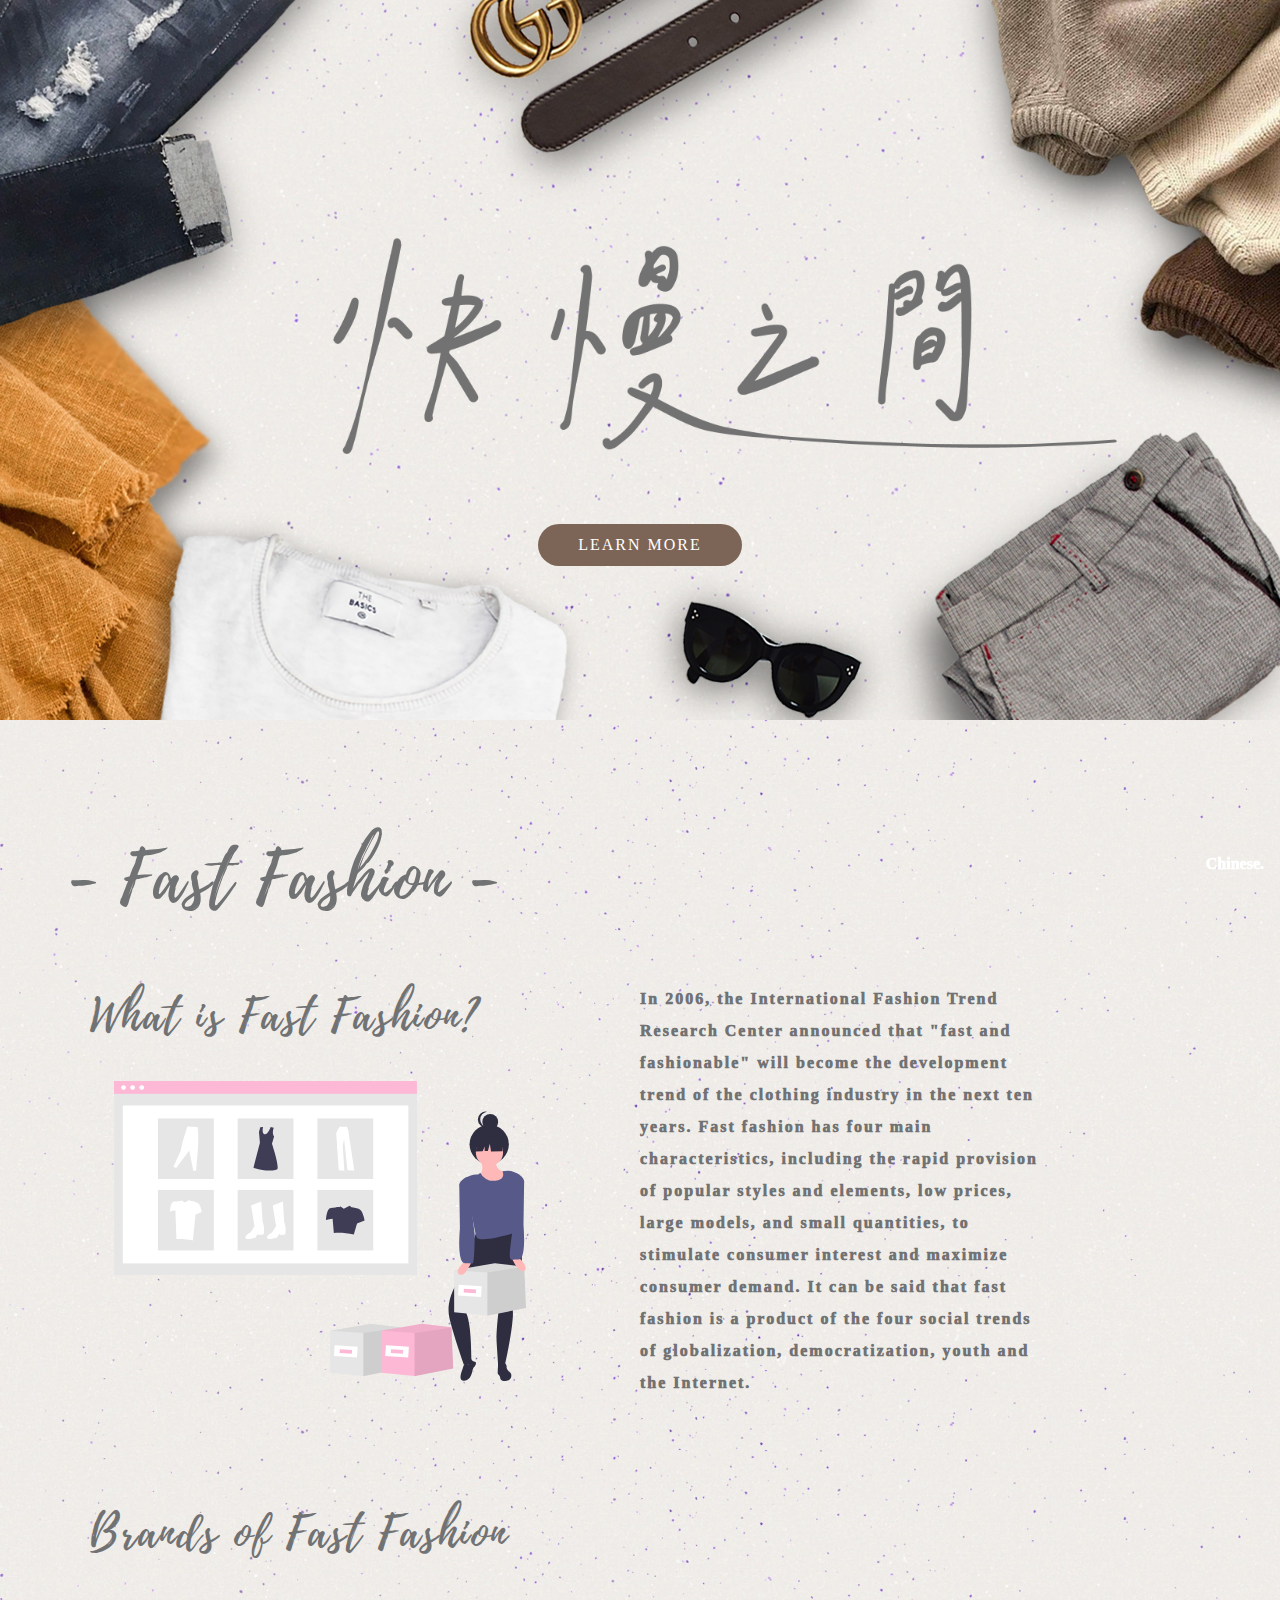
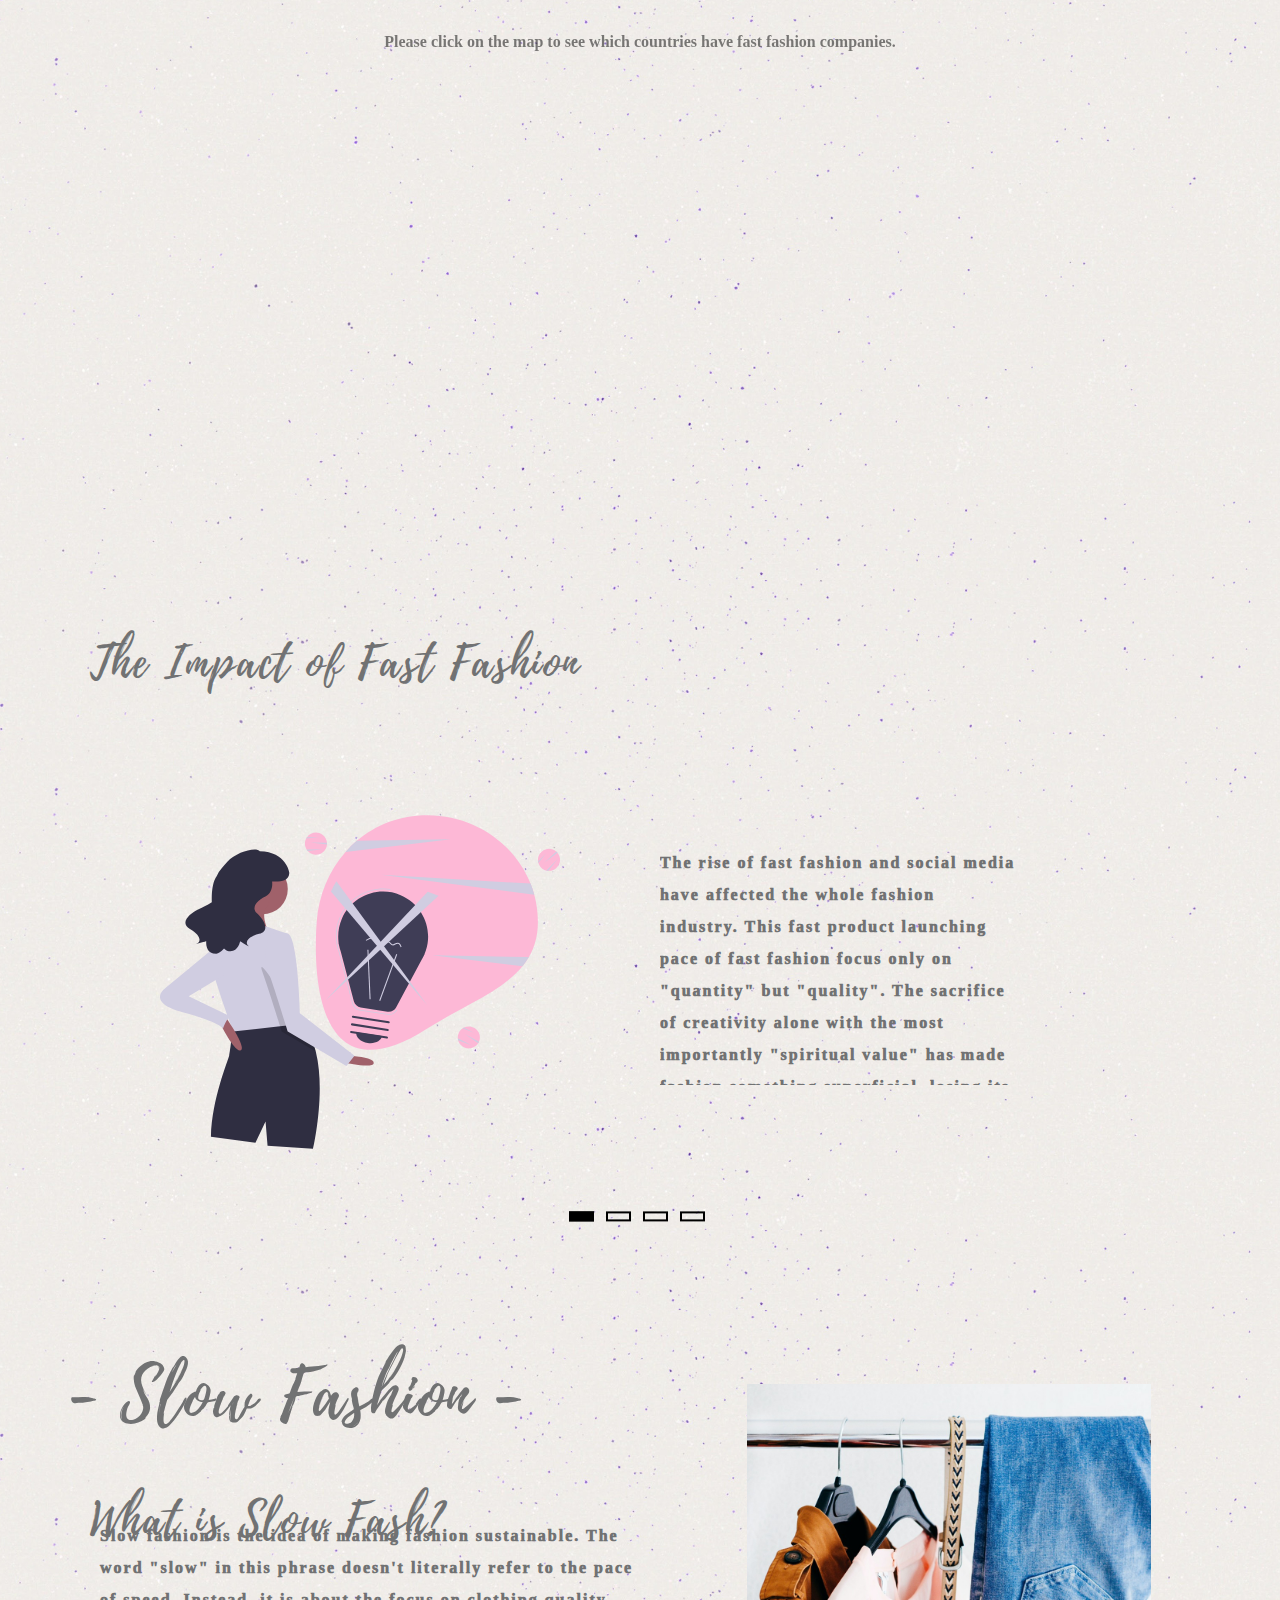
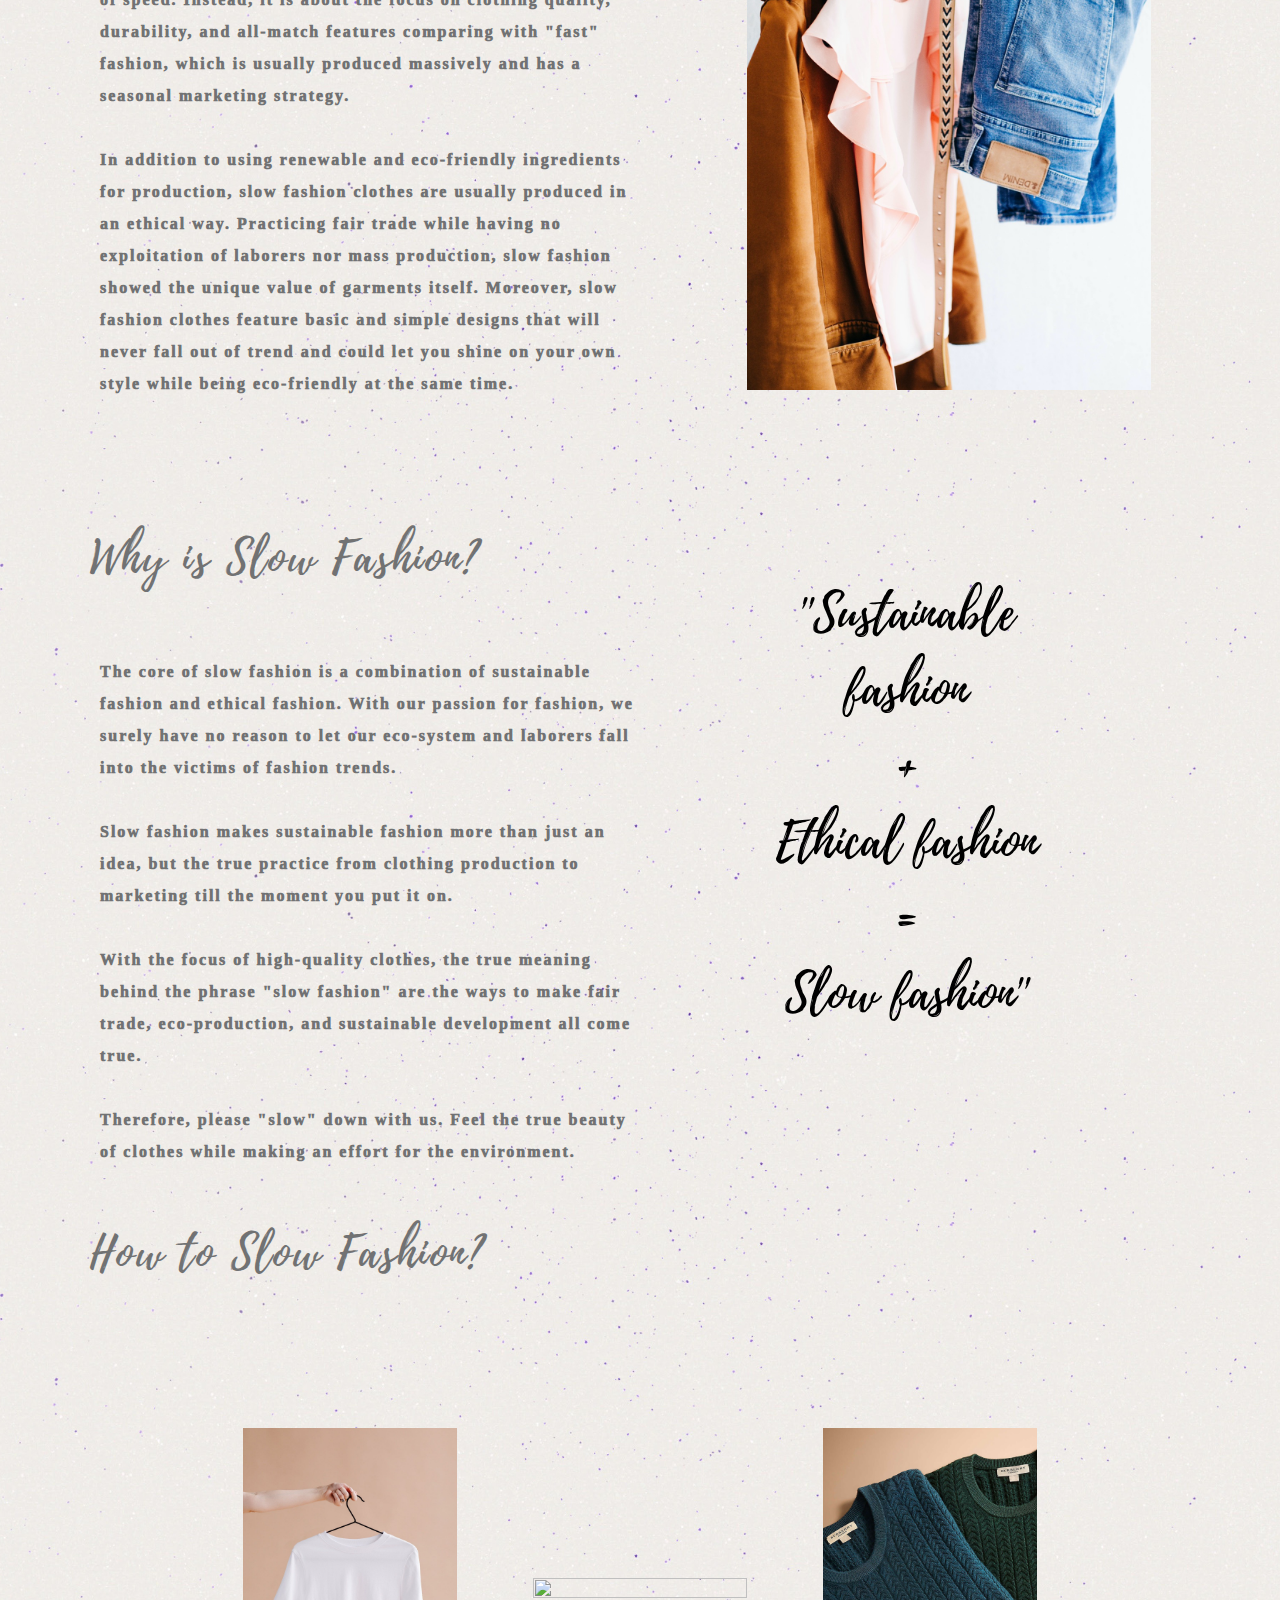
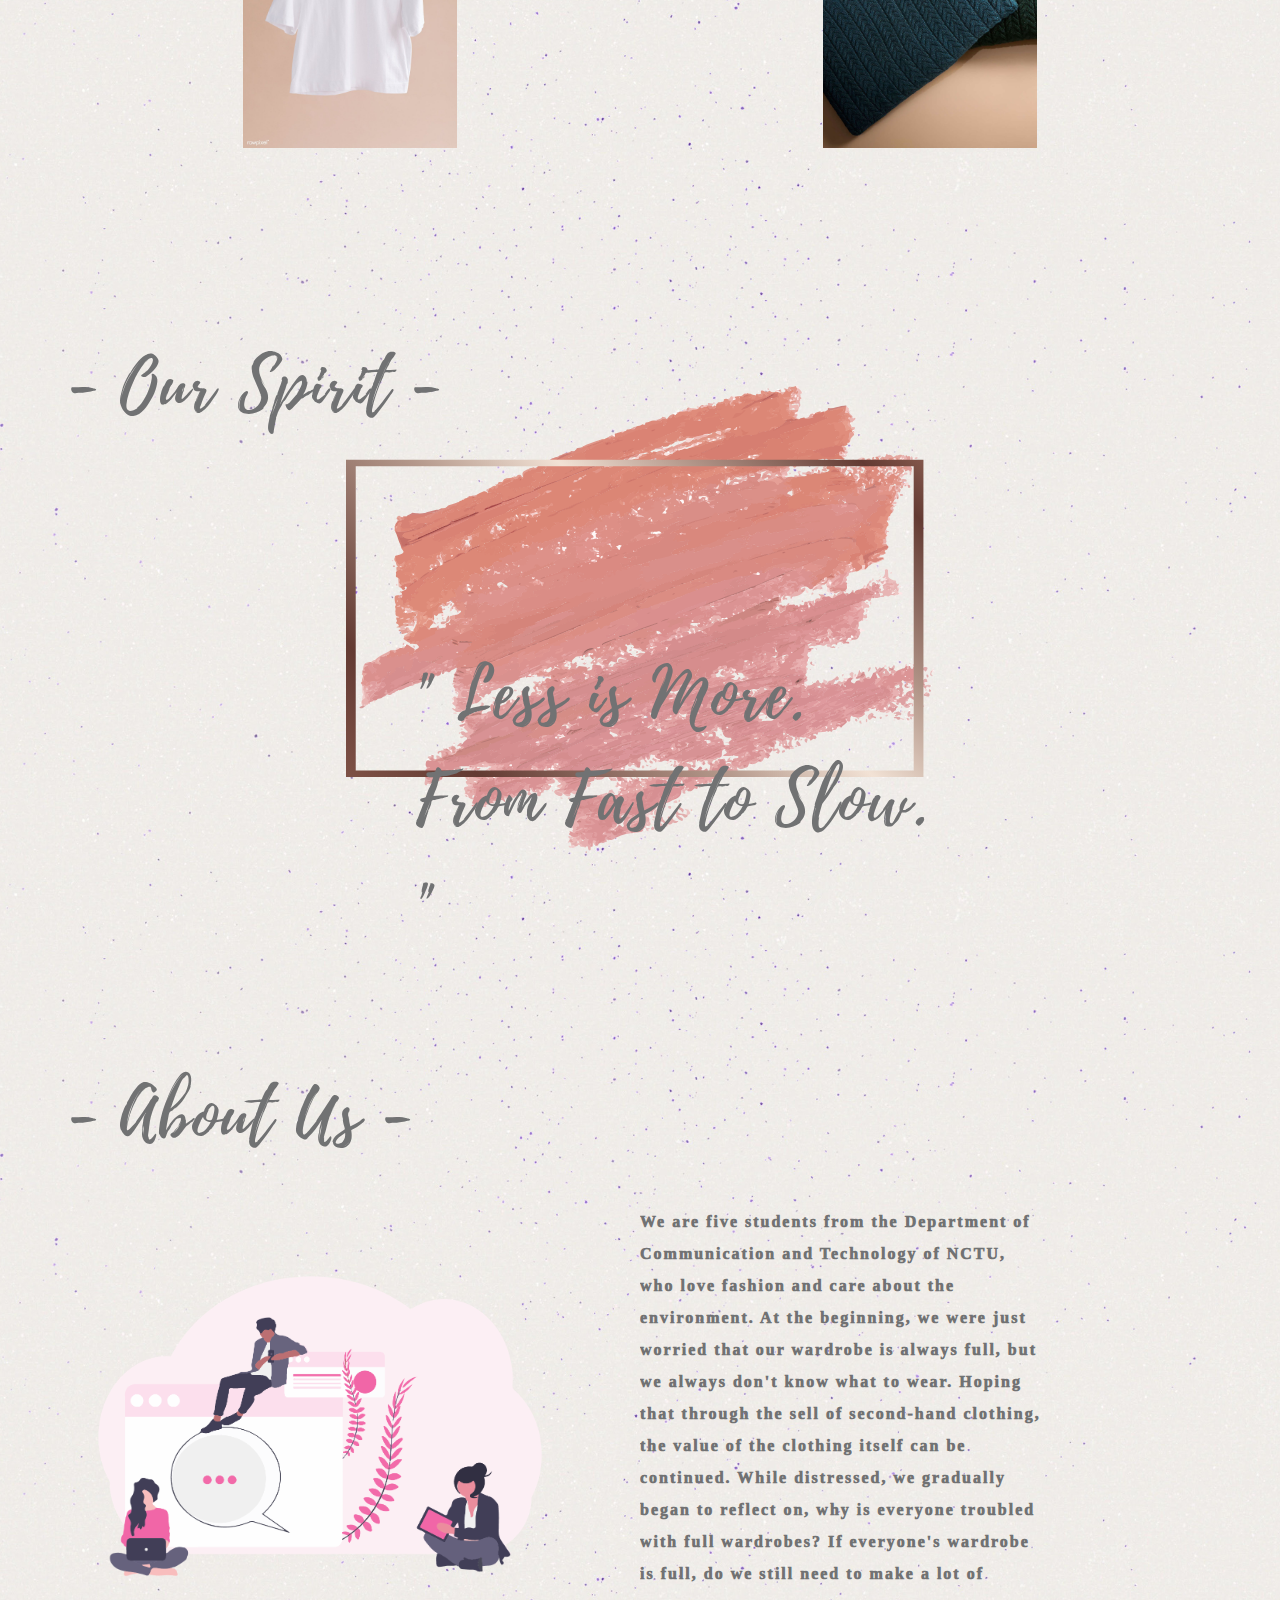
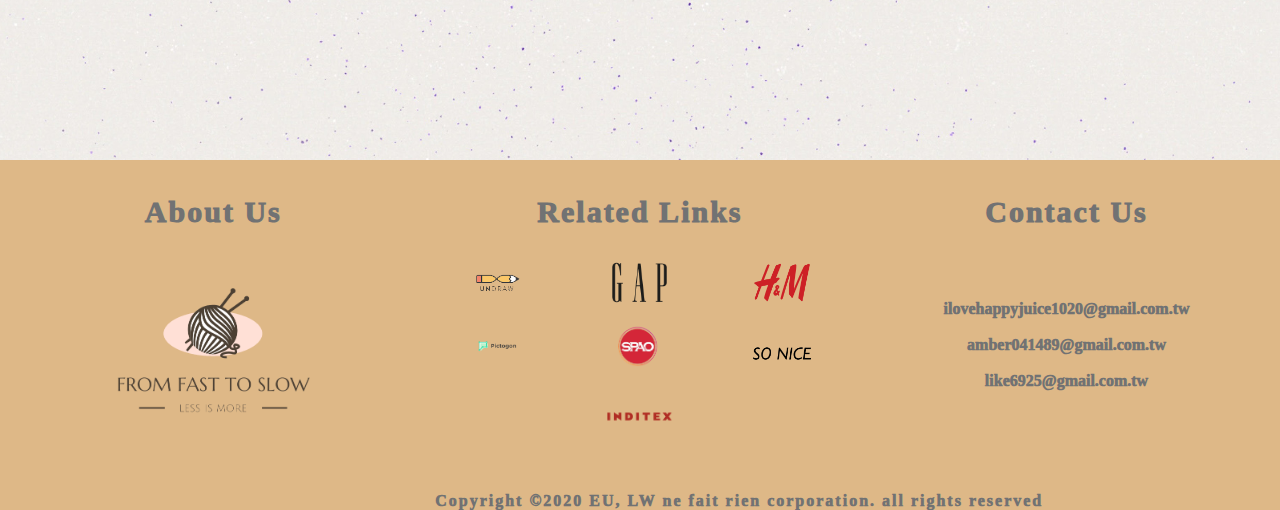
==== final_2/test_en.html @ 72cd14ff "'final_2'" ====
<!DOCTYPE html>
<html>
<!--滑動特效-->
<script src="jquery-1.6.min.js"></script>
<script src="jquery.easing.1.3.js"></script>
<head>
<meta charset="UTF-8">
<meta name="viewport" content="width=device-width, initial-scale=1">
<title>test_en</title>
<link rel="stylesheet" type="text/css" href="test.css">
<link rel="stylesheet" type="text/css" href="https://unpkg.com/aos@2.3.1/dist/aos.css">


</head>
<body>
	<!--home page-->
	<div class="homePage">
		<img class="p_hp" src="p_hp3.jpg">
		<div class="hp_word">
			<img src="p_hpword.png">
		</div>
		<div id="btn_hp"><a href="#fastFashion">learn more</a></div>
		
	</div>
	
	<!--navBar-->
	<div id="navBar" class="col-12 navHide" >
		<h2>from Fast to Slow</h2>
	</div>
	<!--language-->
	<div class="version ">
		<a href="index.html">Chinese.</a>
	</div>
	
	<!--ff-->
	<div id="part_ff" data-target="fast"><!-- 讓observer抓 -->
	<section>
		<div id="fastFashion">fast fashion</div><!--讓按鈕抓的到頁面的tag--> 
		<div class="col-6 ">
			<!--page title-->
			<div class="row container1">
				<p class="pageTitle">- Fast Fashion -</p>
			</div>
			<!--picture-->
			<div class="row container2">
				<p class="kfc">What is Fast Fashion?</p>
				<img src="FF1.svg" height="300">
			</div>
		</div>	
		<div class="col-6 container_ff1">
				<div class="row container3">
					<p>
						 In 2006, the International Fashion Trend Research Center announced that "fast and fashionable" will become the development trend of the clothing industry in the next ten years. Fast fashion has four main characteristics, including the rapid provision of popular styles and elements, low prices, large models, and small quantities, to stimulate consumer interest and maximize consumer demand. It can be said that fast fashion is a product of the four social trends of globalization, democratization, youth and the Internet.
					</p>
				</div>

		</div>
	</section>
	<!--ff brand-->
	<section>
		<div class="row container1  ">
				<p class="kfc">Brands of Fast Fashion</p>
		</div>
		<div class="map_instruction">Please click on the map to see which countries have fast fashion companies.</div>
		<div class="col-6 ">
			<!--page title-->
			<div class="flex-container">
		        <div class="width-adjustment">
		            <div style="height: 100%;">
		                <div data-src="pctgn-df873c27"><script src="https://pictogon.com/js/pictogon.min.js"></script>
		                </div>
		            </div>
		        </div>  
		    </div>
			
	</section>
	<!--ff influence-->
	<section>
			<div class="row container1 ">
				<p class="kfc">The Impact of Fast Fashion</p>
			</div>
			
				<div class="sliderShow ">
	  
					<div class="slides">
					    <input type="radio" name="r" id="r1" checked>
					    <input type="radio" name="r" id="r2">
					    <input type="radio" name="r" id="r3">
					    <input type="radio" name="r" id="r4">
					    <div class="slide s1">
					    	<div class="col-5 plz" style="display: flex;justify-content: center;flex-direction: column;height: 100%;/*高度是他父元素的100%*/">
					        <img src="p_ideas.svg">
					        </div>
					        <div class="col-7 plz ff_impact">
					        	<p >
					        		The rise of fast fashion and social media have affected the whole fashion industry. This fast product launching pace of fast fashion focus only on "quantity" but "quality". The sacrifice of creativity alone with the most importantly "spiritual value" has made fashion something superficial, losing its soul and its unique feature. The key reason for the fast product changing pace in fast fashion is that the manufacturer of these trendy clothes is usually not the original creator of the trend but just the copier. Although in recent years, the case of plagiarism from famous brands has always been reported, the news seems still barely affects it. Far from raising the awareness of plagiarism to the society, fast fashion brands even profit more than the original creators. If this kind of situation is not improving, the creator will surely decrease. Though, fast fashion even customers would become the killer of creativity.
					        	</p>
					        </div>

					     </div>
					    <div class="slide">
					       <div class="col-5 plz " style="display: flex;justify-content: center;flex-direction: column;height: 100%;/*高度是他父元素的100%*/">
					        <img src="p_trash.svg">
					        </div>
					        <div class="col-7 plz ff_impact">
					        	<p >
					        		The manufacturing process inevitably costs natural resources and leads to unnecessary wastes.For instance, to plant a sufficient amount of Cotton for one jean can cost up to 8506 liter of water, which is enough for a person to shower 122 times. However, this is just a little part of the wast. Afterward, the coloring process would cost up to 640 thousand kilometers of fabric and 3.15 million liters of water, which is quite astonishing. Nowadays in counties like China, India, and so on, where cotton and clothes majorly come from, have faced the problem of lacking water. It is estimated that in 2030 the need for water would increase by 50%, which could even lead to a lack of drinking water.
					        		<br><br>
									 In addition to the huge amount of water consumption, the electricity required for clothing production is also not ignorable. The weaving process of one-tonne cotton fabric would take up to 6.5 thousand kilowatts. The normal usage of electricity for one person per month is 350 kilowatt a month, which means an hour of the process would provide the usage for 1800 families.
					        </div>
					     </div>
					      
					    <div class="slide">
					        <div class="col-5 plz" style="display: flex;justify-content: center;flex-direction: column;height: 100%;/*高度是他父元素的100%*/">
					        <img src="p_destory.svg">
					        </div>
					        <div class="col-7 plz ff_impact">
					        	<p >
					        		The true essence of fast fashion is not fast "fashion" but fast "replacement". Customers do not purchase out of "needs" but "temptation ". According to statistics, in the US there are up to 12.80 million tonnes of clothing dispositions which ends up in landfills. These clothing dispositions not only cause considerable amounts of carbon pollution but is also difficult to be decomposed, which lead to the pollutions of soil and underground water, causing nonnegligible environmental damage. 
					                Even if these fast fashion clothes were abandoned in the recycling box, most of them still end up in landfills instead of sending them to those in need on account of the low quality and durability of these clothes.
					        	</p>
					        </div>
				        </div>

					    <div class="slide">
					       <div class="col-5 plz" style="display: flex;justify-content: center;flex-direction: column;height: 100%;/*高度是他父元素的100%*/">
					        <img src="p_labor.svg">
					        </div>
					        <div class="col-7 plz ff_impact">
					        	<p >
					        		The secret behind the low price of fast fashion is the sacrifice of labor rights. 
					        		<br><br>
									On April 24th, 2013, the Rana Plaza building in Dhaka Bangladesh fell, and 1134 people were killed in it. These victims were mostly females and child laborers who worked for these low payment clothing factories. 
					        	</p>
					        </div>
					    </div>
					</div>
				</div>
				<div class="select">
						    <label for="r1" class="selectBar active"></label>
						    <label for="r2" class="selectBar"></label>
						    <label for="r3" class="selectBar"></label>
						    <label for="r4" class="selectBar"></label>
				</div>
		
	</section>
	</div>
	<!--what is sf?-->
	<div id="part_sf" data-target="slow"><!-- 讓observer抓 -->
	<section>
		
		<div class="col-7" id="h100">
			<div class="row container_s1 ">
				<p id="slowFashion" class="pageTitle">- Slow Fashion -</p>
				<p class="kfc" style="transform: translate(0px, 27px);">What is Slow Fash?</p>
			</div>
			<div class="row content_s1"> <!--我這段需要置中-->
				<p style="transform: translateY(-10%);">
				Slow fashion is the idea of making fashion sustainable. The word "slow" in this phrase doesn't literally refer to the pace of speed. Instead, it is about the focus on clothing quality, durability, and all-match features comparing with "fast" fashion, which is usually produced massively and has a seasonal marketing strategy.
				<br><br>
				In addition to using renewable and eco-friendly ingredients for production, slow fashion clothes are usually produced in an ethical way. Practicing fair trade while having no exploitation of laborers nor mass production, slow fashion showed the unique value of garments itself. Moreover, slow fashion clothes feature basic and simple designs that will never fall out of trend and could let you shine on your own style while being eco-friendly at the same time.
		
				</p>
			</div>
		</div>
		<div class="col-5 what_sf_pic_container">
			<img src="picture_sf1.jpg" class="what_sf_pic"><!--圖片如何自適div大小-->
		</div>
	</section>
	<!--Why sf?-->
	<section>
		<div class="col-7" id="h100">
			<div class="row why_sf_title ">
				<p class="kfc">Why is Slow Fashion?</p>
			</div>
			<div class="row why_sf_content">
				<p ><!--我這段需要置中-->
				The core of slow fashion is a combination of sustainable fashion and ethical fashion. With our passion for fashion, we surely have no reason to let our eco-system and laborers fall into the victims of fashion trends.
				<br><br>
				Slow fashion makes sustainable fashion more than just an idea, but the true practice from clothing production to marketing till the moment you put it on.
				<br><br>
				With the focus of high-quality clothes, the true meaning behind the phrase "slow fashion" are the ways to make fair trade, eco-production, and sustainable development all come true.
				<br><br>
				Therefore, please "slow" down with us. Feel the true beauty of clothes while making an effort for the environment.
				</p>
			</div>
		</div>
		
		<div class="col-3 plz bg_function">
			<div class="row function_for_sf">
				''Sustainable fashion<br>+<br>Ethical fashion<br>=<br>Slow fashion''
			</div>
		</div>
		<div class="col-1"></div>
	</section>
	<!--how to sf-->
	<section>
		<div class="row container_s1 ">
			<p class="kfc">How to Slow Fashion?</p>
		</div>
		<div class="col-12 content_s2" >
			<!--衣櫃必備單品-->
			<div id="modalBtn_a" class="col-2 picture_container_s">
				<img src="p_mustHave.jpg" width="100%" height="100%">

				<div class="picture_s">
					<P>Must-have item</P>
				</div>
			</div>
			<!-- The Modal -->
			<div id="myModal_a" class="modal">
			  <!-- Modal content -->
			  <div class="modal_content">
			    <span  class="close_a">&times;</span>
			    <div class="col-4" style="height: 100%;">

			    	<img src="p_mustHave_1.jpg" height="100%" width="auto">
			    </div>
			    <div class="col-7 modal_content_container plz">
			    	<p>As unpredictable as a fashion trend is, blind following it will only cost you your own unique style. In these constantly changing fashion trends, only simple and classic items could last long. In addition to plain T-shirts and jeans, must-have items that are the simply designed pieces that fit you the most base on your own style.</p>
			    </div>
			  </div>
			</div>
			<!--重複穿搭-->
			<div id="modalBtn_c" class="col-2 picture_container_s">
				<img src="P_repeat.jpg" width="100%" height="100%">
				<div class="picture_s " >
					<P class='picture_s_w'>OOTDS(outfit of these days)</P>
				</div>
			</div>
			<!-- The Modal -->
			<div id="myModal_c" class="modal">
			  <!-- Modal content -->
			  <div class="modal_content">
			    <span class="close_c">&times;</span>
			    <div class="col-6 plz" style="height: 100%; display: flex;justify-content: center;flex-direction: column;height: 100%;/*高度是他父元素的100%*/ background-color: #ceb6b9;">
			    	
			    	<iframe width="100%" height="315" src="https://www.youtube.com/embed/Z2btCqHejx4" frameborder="0" allow="accelerometer; autoplay; encrypted-media; gyroscope; picture-in-picture" allowfullscreen></iframe>
			    	
			    </div>
			    <div class="col-5 modal_content_container plz">
			    	<p>Have you ever stare at piles of clothes but feel like having nothing to wear? This is probably the daily description of many of us.  With enormous clothes but not knowing what to wear, so people just buy, again and again, causing unnecessary waste on clothes.<br><br>
					However, the truth is even one simple item could give you hundreds of fashionable looks. Therefore, repeat OOTD is not boring at all! With different accessories, there's a high chance that you can be creative and create your unique style on your everyday outfits.
				</p>
			    </div>
			  </div>
			</div>
			<!--重質不重量-->
			<div id="modalBtn_b" class="col-2 picture_container_s">
				<img src="p_qQ.jpg" width="100%" height="100%">
				<div class="picture_s">
					<P>Quality>quantity </P>
				</div>
			</div>
			<!-- The Modal -->
			<div id="myModal_b" class="modal">
			  <!-- Modal content -->
			  <div class="modal_content">
			    <span class="close_b">&times;</span>
			    <div class="col-4" style="height: 100%;">
			    	<img src="p_qQ_1.jpg" height="100%" width="auto">
			    </div>
			    <div class="col-7 modal_content_container plz">
			    	<p>Needed > wanted<br>
					Stop over purchasing clothes! Here are the questions you need to consider before making a purchase. Do I really need it? Do I have similar ones? Will I constantly wear it? Just think before you leap! Don't fall into the devil of impulse, and find that the clothes you bought just end up lying at the bottom of your wardrobes without wearing even once.<br><br>
					Quality>quantity <br>
					Instead of buying cheap, low quality, high disposable rate clothes, we recommend more expensive but high quality and well-designed ones. In a long-term perspective, it not only saves unnecessary waste but also lessens environmental burdens for disposing of clothes.
				</p>
			    </div>
			  </div>
			</div>
		</div>	
	</section>
	</div>
	<!--for spirit-->
	<div id="part_sp" data-target="spirit"><!-- 讓observer抓 -->
	<section>
		<div class="row container_s1 ">
				<p id="spiritFashion" class="pageTitle">- Our Spirit -</p>
		</div>
		<div class="container_spirit ">
			<img src="p_spirit.svg" class="background_spirit">
			<p class="pageTitle content_spirit">" Less is More.<br>From Fast to Slow. "</p>
		</div>
	</section>
	</div>
	<!--about us-->
	<div id="part_au" data-target="about">
		<section>
		<div class="row container_s1 ">
				<p id="aboutFashion" class="pageTitle">- About Us -</p>
		</div>
		<div class="col-6 ">
			<!--picture-->
			<div class="row container2">
				<img src="p_abtus.png" height="300" style="margin-top: 100px;">
			</div>
		</div>	
		<div class="col-6 container_au">
				<div class="row container_auu">
					<p>
						 We are five students from the Department of Communication and Technology of NCTU, who love fashion and care about the environment. At the beginning, we were just worried that our wardrobe is always full, but we always don't know what to wear. Hoping that through the sell of second-hand clothing, the value of the clothing itself can be continued. While distressed, we gradually began to reflect on, why is everyone troubled with full wardrobes? If everyone's wardrobe is full, do we still need to make a lot of clothes? And in the process of continuously manufacturing and discarding clothes, how much waste have we caused? Is there a way to improve this problem, which is not limited to individuals, but to improve the common problems of the whole society?
						 <br><br>
						When thinking about solutions and searching for information, we found out how much fashion waste was caused by human waste clothes every year, and how much it harm the environment. Therefore, we discovered the concept of "slow fashion". Between fashion and sustainability, we saw a possibility of achieving a balance.
						<br><br>
						Therefore, We are committed to understanding the story behind each piece of clothing production and believe that "slow fashion" is not only a choice when buying clothes, but also a way of life It is a fashion attitude that everyone should have!
						<br><br>
						By promoting "slow fashion", we want to bring people better clothes and quality of life, while also saving unnecessary waste for the environment. Through the transmission of ideas, let "slow fashion" become the power to change the world!
						<br><br>
						So please slow down and experience the purest beauty of the clothes with us!

					</p>
				</div>

		</div>
	</section>
	<footer class="bottomit">	
	<!-- footer -->
	<div class="footer ">
		<!-- 左 -->
		<div class="col-4">
			<div class="ft_title">
				<p>About Us</p>
			</div>
			<div class=" ft_center">
			<div id="ft_modalBtn" class="ft_abtus ft_modal">
				<img src="53.png" width="80%" height="auto" >			
			</div>		
			</div>
			<!-- ft modal -->
			<div id="ft_modal" class="modal">
				<!-- ft modal content -->
			<div class="modal_content">
				<span  class="ft_close">&times;</span>
				<div class="  col-5 ft_100 ">
	       	
			       	<div class=" col-12 ft_iwannadie">
			        <img src="seeyou-01.png" width="30%" height="auto" class="About-Us-Image">
			        <p class="ft_gohellplz">工程部總監　施奕如</p>
			        <p class="shortwords">「好累花好久時間」<br>
			        請打：1925</p>
			        </div>
		        
			        <div class=" col-12 ft_iwannadie">
			        <img src="me-01.png" width="30%" height="auto" class="About-Us-Image">
			        <p class="ft_gohellplz">庶務部總監　陳嶸</p>
			        <p class="shortwords">「我向台下的各位同學宣布，明年只能三個人一組！」</p>
			        </div>
			    </div>

       			<div class=" col-5 ft_100">
			       	<div class="col-12 ft_iwannadie">
			        <img src="amberkiki-01.png" width="30%" height="auto" class="About-Us-Image">
			        <p class="ft_gohellplz">內容部總監　鄭惠心</p>
			        <p class="shortwords">「喵喵喵 喵 喵喵喵喵 喵喵喵喵 喵喵 喵 喵喵喵」<br>徵公，會疼會養，要能容忍脫序行為。</p>
			       </div>
	   		
			       <div class="col-12 ft_iwannadie">
			        <img src="amber.png" width="30%" height="auto" class="About-Us-Image">
			        <p class="ft_gohellplz">翻譯總監　王湘瑜</p>
			        <p class="shortwords">沒啥想說的</p>
			       </div>
				</div>
			</div>
			</div>				
		</div>
		<!-- 中 -->
		<div class="col-4">
			<div class="ft_title">
				<p>Related Links</p>
			</div>
			<div class="col-12 ft_fkoff">
				<div class="col-4 ft_center " >
					
					<a href="https://undraw.co/" target="_blank" class="ft_logo"><img src="undraw.png"width="100%" height="auto">
					<a href="https://pictogon.com/" target="_blank" class="ft_logo"><img src="pictogon.png"width="100%" height="auto"></a>	
				</div>
				<div class="col-4 ft_center " >
					<a href="https://www.gap.tw/" target="_blank" class="ft_logo"><img src="gap.png"width="100%" height="auto"></a>
					 <a href="http://spao.elandmall.com/" target="_blank" class="ft_logo"><img src="spao.png"width="100%" height="auto"></a>
					  <a href="http://www.inditex.com/" target="_blank"class="ft_logo"><img src="inditex.png"width="100%" height="auto" ></a>
				</div>
				<div class="col-4 ft_center" >
					
					 
					  <a href="https://www2.hm.com/en_asia3/index.html" target="_blank" class="ft_logo"><img src="hm.png"width="100%" height="auto"></a>
					  <a href="https://www.so-nice.com.tw/" target="_blank" class="ft_logo"><img src="sonice.png"width="100%" height="auto"></a>
					  
				</div>		
			</div>			
		</div>
		<!-- 右 -->
		<div class="col-4 ft_center">
			<div class="ft_title">
				<p>Contact Us</p>
			</div>
			<p class="ft_margin">有任何問題，歡迎來信詢問。</p>
			<div class="ft_mail">
              <a href="mailto:ilovehappyjuice1020@gmail.com.tw">ilovehappyjuice1020@gmail.com.tw</a>
              <br><br>
              <a href="mailto:amber041489@gmail.com.tw">amber041489@gmail.com.tw</a>
              <br><br>
              <a href="mailto:like6925@gmail.com.tw">like6925@gmail.com.tw</a>
              </div>
		</div>
	<br>
      <p class="ft_copy">Copyright ©2020 EU, LW ne fait rien corporation. all rights reserved</p>
	</div>
</footer>
	<!--side bar-->

	<div class="li_sideBar sideHide" id="sideBar">
		<ul>
			<li><a href="#fastFashion" id="fast">Fast Fashion.</a></li>
			<li><a href="#slowFashion" id="slow">Slow Fashion.</a></li>
			<li><a href="#spiritFashion" id="spirit">Our Spirit.</a></li>
			<li><a href="#p4" id="about" style="color: #717273;">About Us.</a></li>
		</ul>		
	</div>
	<!-- icon bar -->
	<div id="icon_bar" class="iconHide">
		<div class="card">
		<a href="https://www.facebook.com/caigezhuanyebinlangtan/"><img src="p_fb0.png"><img src="p_fb.png" class="icon_hover"></a>
		</div>
		<div class="card">
		<a href="https://www.instagram.com/loser__dogs3.0/"><img src="p_ins0.png"><img src="p_ins.png" class="icon_hover"></a>
		</div>
		<div class="card">
		<a href="https://twitter.com/realdonaldtrump"><img src="p_twitter0.png"><img src="p_twitter.png" class="icon_hover"></a>
		</div>
		<div class="card">
		<a href="https://www.youtube.com/channel/UCQd3V4gv_lcLX9SpIVW3wmw"><img src="p_whatapps0.png"><img src="p_whatapps.png" class="icon_hover"></a>
		</div>
	</div>	
</body>
<!--get external javascript-->
<script type="text/javascript" src="test.js"></script>
<script type="text/javascript" src="sideBar.js"></script>
<!--modal controller-->
<script type="text/javascript" src="modal.js"></script>
<!--get aos js-->
<script src="https://unpkg.com/aos@2.3.1/dist/aos.js"></script>
<script>
	AOS.init();
</script>
</html>
---- final_2/test.css ----
/*reset*/
*,*:before,*:after{
	box-sizing: border-box;
	
}
body{
	margin:0;
	overflow-x: hidden;
	/*background-image: url("image_1.png");*/

}
a{
	text-decoration: none;
}
a:hover{
	text-decoration: none;
}
/*section*/
section{
	height: 730px;
	background-image: url("image_1.png");
	
}

/*分割畫面*/
.col-1 {width: 8.33%;}
.col-2 {width: 16.66%;}
.col-3 {width: 25%;}
.col-4 {width: 33.33%;}
.col-5 {width: 41.66%;}
.col-6 {width: 50%;}
.col-7 {width: 58.33%;}
.col-8 {width: 66.66%;}
.col-9 {width: 75%;}
.col-10 {width: 83.33%;}
.col-11 {width: 91.66%;}
.col-12 {width: 100%;}
/*讓cols排列還有一些基本設定*/
[class*="col-"] {
	float: left;
}
/* Fill out the remaining space of each row */
.row::after {
	content: "";
	clear: both;
	display: table;
}
/*字體*/
h2,p{
	font-family: 'Monotype Corsiva',' HK Grotesk Bold';
	color: #717273;
	margin: 0;
}
p{
	letter-spacing: 2px;
}
.pageTitle{
	font-family: 'pageTitle';
	font-size: 70px;

}
.kfc{
	font-family: 'pageTitle';
	text-align: start;
    font-size: 45px;
    margin: 15px 0 30px 20px;
}
.content_eng{
	font-family: "Dosis";
}
@font-face {
  font-family: pageTitle;
  src: url("Playlist Script.otf");
}
.hp_word{
	position: absolute;
    top: 33%;
    left: 26%;
    height: 30%;
}
.hp_word img{
	height: 100%;
}
/*navBar*/
/*navBar樣式*/
#navBar{
	position: fixed;
	top: 0;
	left: 0;
	width: 100%;
	z-index: 100;
	overflow-y: hidden;
	padding: 20px;
	background-image: url("image_1.png");
	text-align: center;/*讓字水平置中*/
	font-size: larger;/*讓字垂直置中*/
}
/*讓navBar固定*/
.navHide,.iconHide{
	display: none;
}	
.black{
	height: 400px;
	background-color: white;
	color: white;
}
/*sideBar*/
/*sidebar樣式*/
.li_sideBar{
	height: 60%;
	position: fixed;
    top: 20%;
    right: 0;
    display: flex;
    justify-content: center;
    align-items: center;
    font-size: 23px;
	font-family: 'Monotype Corsiva';
	font-weight: 600;	
	color: #717273;
}
ul{
	margin: 0;
	padding: 0;
	display: flex;
	flex-direction: column;
}

ul li{
	list-style: none;
	padding: 15px 20px;
	/*transition: 0.5s;*/
}
.li_sideBar ul li a{
	display: block;
	position: relative;
	padding: 5px;
	transition: 0.2s ease-in-out;
}

.li_sideBar ul li a:hover{
	border-bottom: 2px solid ;

	
}



/*sideBar*/
.sideHide {
	display: none;
	transition: ease-in-out;
}

/*icon bar*/
#icon_bar{
	position: fixed;
	left: 0;
	top: 37%;
}
#icon_bar a {
  display: block;
  text-align: center;
  padding: 20px 16px; 
  height: 21px;
  width: 21px;
}

.card {        
    position: relative;
    /*display: inline-block;*/
    transition: all 0.3s ease;
}
.card .icon_hover {
    display: none;
    position: absolute;
    top: 19px;
    left: 16px;
    z-index: 2;
}
.card:hover .icon_hover {
    display: inline;
}

/*the page name of the page introducing fast/slow/spirit/about fashion*/
#fastFashion,#p4{
	visibility: hidden;
	height: 10%;/*會被擋住的寬度，要放在section下、row上*/
}
#slowFashion,#spiritFashion
{
	height: 100px;
}



/*homepage*/
.homePage {
	position: relative;
	height: 720px;

}
/*c8..要有更好的way 讓照片比例大小剛剛好:))*/
.p_hp{
	height: 100%;
	width: 100%;
	z-index: 0;/*讓他在最下面*/
}
#btn_hp a{
	/*position*/
	position: absolute;
	bottom: 20%;
	left: 42%;
	/*size*/
	width: 16%;
	display: inline-block;
	padding: 12px 36px;
	margin: 10px 0;
	/*word deco*/
	color: white;
	text-align: center;
	text-transform: uppercase;
	letter-spacing: 2px;
	border-radius: 40px;
	overflow: hidden;
	/*bg deco*/
	transition: .2s;
	background: #7c6556;
}

#btn_hp a:hover{
	background: #4C392F;
	color: #F9F7F0;

}


/*containers for ff*/
.container1{/*段落大標*/
	padding: 35px 70px;
	/*margin-top: 22px;*/
}
.container2{/*左邊圖*/
	padding: 0px 70px;
	text-align: center;
}
.container3{/*快時尚靠右邊的文字*/
	padding: 0px 235px 50px 0px;
	font-weight: 1000;
	font-size: 20;
	line-height:2;
	transform: translateY(30px);
}
.container_ff1{
	display: flex;
    justify-content: center;
    flex-direction: column;
    height: 90%;
    padding: 10% 0 0 0;
}
.

/*讓文字置中*/
.plz{
	
	/*排列*/
	display: flex;
 	justify-content: center;
 	flex-direction: column;
 	height: 100%;/*高度是他父元素的100%*/
}
/*imapct 0f ff*/
.container4{/*快時尚影響的左邊圖*/
	padding: 50px 0px 50px 200px;
	
}
.container5{/*快時尚影響的中間圖*/
	padding: 50px 100px;

}
.container6{/*快時尚影響的右邊圖*/
	padding: 50px 200px 20px 0px;
	
}

/*快時尚影響的內文*/
.content_influence_l{
	padding: 0px 0px 50px 200px;
	font-weight: 1000;
	font-size: 20;
	line-height: 1.5;
	height: 190px;
	overflow-y: auto;/*叫出scroll bar*/
}
.content_influence_c{
	padding: 0px 100px;
	font-weight: 1000;
	font-size: 20;
	line-height: 1.5;
	height: 190px;
	overflow-y: auto;
}
.content_influence_r{
	padding:0px 200px 50px 0px;
	font-weight: 1000;
	font-size: 20;
	line-height: 1.5;
	height: 190px;
	overflow-y: auto;
}
.content_influence{
	padding-right: 15px; /*讓字不要黏著scroll bar*/
}

/*containers for sf*/
.what_sf_pic_container{
	position: relative;
	height: 100%;
    display: flex;
    align-items: center;
}
.what_sf_pic{
	height: 83%;
    transform: translateY(12px);
}
.why_sf_title,.what_sf_title{
	padding: 70px 100px 0 70px;
	height: 20%;
}
.why_sf_content{
	display: flex;
    align-items: center;
    padding: 70px 100px;
    font-weight: 1000;
    line-height: 2;
}
.container_s1/*慢時尚大標*/{
	padding: 35px 100px 35px 70px;
	height: 20%;
}
.content_s1/*慢時尚內文*/{
	display: flex;
    align-items: center;
    height: 80%;
    padding: 120px 100px 0 100px;
    font-weight: 1000;
    font-size: 20;
    line-height: 2;
}
.function_for_sf{
	text-align: center;
	font-family: 'pageTitle';
	font-size: 50px;
}
.bg_function{
	display: flex;
 	justify-content: center;
 	flex-direction: column;
 	height: 100%;/*高度是他父元素的100%*/
	background-image: url(p_brush.svg);
    background-repeat: no-repeat;
    background-position-y: 41%;
}
.content_s2{
	display: flex;
	justify-content: center;
	align-items: center;
	height: 75%;
}

.picture_container_s{
	margin: 0px 3%;
	position: relative;
}
.picture_s{
	position: absolute;
    opacity: 0;
    transition: all 200ms ease-in-out;
    top: 0px;
    left: 0px;
    height: 100%;
    width: 100%;
    display: flex;
    justify-content: center;
    align-items: center;
    cursor: pointer;
    background-color: rgba(255,255,255,0.5);
    font-weight: 1000;
    }
.picture_s:hover{
	opacity: 1;
}
.picture_s_w{
	color: #4C2B36;
}
#mustHave{
	cursor: pointer;
}
#mustBuy{
	opacity: 1;
}
/*scroll bar*/
/* width */
::-webkit-scrollbar {
  width: 10px;
}

/* Track */
::-webkit-scrollbar-track {
  background-image: url("image_1.png"); 
}
 
/* Handle */
::-webkit-scrollbar-thumb {
  background: #888; 
   border-radius: 10px;
}

/* Handle on hover */
::-webkit-scrollbar-thumb:hover {
  background: #555;  
  border-radius: 10px;
}

#h100{
	height: 100%;
}

/*for modal*/
/* The Modal (background) */
.modal {
  display: none; /* Hidden by default */
  position: fixed; /* Stay in place */
  z-index: 1000; /* Sit on top */
  left: 0;
  top: 0;
  width: 100%; /* Full width */
  height: 100%; /* Full height */
  overflow: auto; /* Enable scroll if needed */
  background-color: rgb(0,0,0); /* Fallback color */
  background-color: rgba(0,0,0,0.4); /* Black w/ opacity */
}

/* Modal Content/Box */

.modal_content {
  background-color: #fefefe;
  width: 60%;
  height: 60%;
  position: fixed;
  top: 20%;
  left: 20%;
}

/* The Close Button */
/*必備單品*/
.close_a, .ft_close{
  color: #aaa;
  float: right;
  font-size: 40px;
  font-weight: bold;
  padding: 10px 20px;
}

.close_a:hover,
.close_a:focus {
  color: black;
  text-decoration: none;
  cursor: pointer;
}
.ft_close:hover,
.ft_close:focus {
  color: black;
  text-decoration: none;
  cursor: pointer;
}
/*重質不重量*/
.close_b {
  color: #aaa;
  float: right;
  font-size: 40px;
  font-weight: bold;
  padding: 10px 20px;
}

.close_b:hover,
.close_b:focus {
  color: black;
  text-decoration: none;
  cursor: pointer;
}
/*重複穿搭*/
.close_c {
  color: #aaa;
  float: right;
  font-size: 40px;
  font-weight: bold;
  padding: 10px 20px;
}
.color{
	background:rgba(124,101,86,1);
}
.close_c:hover,
.close_c:focus {
  color: black;
  text-decoration: none;
  cursor: pointer;
}
.modal_content_container{/*左右*/
	line-height: 1.5;
  	padding:0 0 0 8%; 
  	font-weight: 1000;
  	overflow-y: auto;
  	display: flex;
  	justify-content: center;
  	flex-direction: column;
 	height: 100%;/*高度是他父元素的100%*/
}


/*why ff? aka slideshow*/
.sliderShow{
  position: relative;	
  width: 75%;
  height: 60%;
  left: 12.5%;
  overflow: hidden;
}
.ff_impact{
	display: flex;
 	justify-content: center;
 	flex-direction: column;
 	height: 100%;/*高度是他父元素的100%*/

	padding: 100px;
    font-weight: 1000;
    line-height: 1.5;
}
.ff_impact p{
	transform: translateY(-16px);
    overflow-y: auto;
    line-height: 2;
}

.select{
  position: absolute;
  left: 44%;
  transform: translateY(20%);
  display: flex;
}
.selectBar{
  width: 25px;
  height: 10px;
  border: 2px solid black;
  margin: 6px;
  cursor: pointer; 
}
.selectBar:hover{
  background-color: black;
}
input[name="r"]{
  position: absolute;
  visibility: hidden;

}

.slides{
  width: 500%;
  height: 100%;
  display: flex;
}

.slide{
  width: 20%;
  transition: 0.6s;
}

.slide img{
  width: 100%;
  height: 100%;
}

label.active {
	background-color: black;
}

#r1:checked ~ .s1{
  margin-left: 0; 
}

#r2:checked ~ .s1{
  margin-left: -20%; 
}

#r3:checked ~ .s1{
  margin-left: -40%; 
}

#r4:checked ~ .s1{
  margin-left: -60%; 
}
/*map*/
.map_instruction{
	text-align: center;
	font-weight: 700;
	opacity: 0.5;
	animation: map 1s ease-in-out infinite; 
}
@keyframes map{
	0%{
		opacity: 0.5;
	}
	100%{
		opacity: 0.7;
	}

}
.width-adjustment {
    width: 100%;
}

.flex-container {
    position: relative;
    left: 47%;
    transform: translateY(25px);
}

.flex-container>div {
    padding: 30px;
    font-size: 100px;
   }
/*container*/
.container_spirit{
	position: relative;
	width: 46%;
	left:  27%;
	transform: translateY(-60px);
}
.background_spirit{
	position: absolute;
	top: 0;
	left: 0;	
	z-index: -1;
}
.content_spirit{
	position: absolute;
    transform: translateY(82%);
    left: 12%;
   }

svg a{
	display: none;
}
.container_au{
	display: flex;
    flex-direction: column;
    height: 80%;
}
.container_auu{
    font-weight: 1000;
    line-height: 2;
    transform: translateY(30px);
    overflow-y: auto;
    margin-right: 235px;
    height: 65%;
}
/*english version*/
.version{
	position: fixed;
    bottom: 3%;
    right: 0;
    font-family: "Dosis";
    font-weight: 1000;
    padding-right: 16px;
    z-index: 10;

}
.version a{
	color: white;

}
.version a:hover{
	color: #717273;
}

/*footer*/
.footer{
	position: relative;
 	height: 350px;
  	background-color: #DEB887; 
  	bottom: 0;
}
.ft_title{
  display: flex;
  justify-content: center;
  align-items: center;
 	padding-top: 35px;
   font-size: 30px;
  font-weight: 1000;
}
.ft_abtus{
  width: 250px;
}
.ft_abtus img{
  width: 100%;
}
.ft_margin{
	opacity: 0;
  margin-top:20px; 
  font-weight: 1000;
}
.ft_center{
  display: flex;
  justify-content: center;
  align-items: center;
  flex-direction: column;
}
.ft_logo{
  width: 47%;
}
.ft_mail{
  margin-top:30px;
  text-align: center; 
  font-weight: 1000;
}
.ft_mail a{
  padding-top: 20px;
  color: #717273;
}
.ft_mail a:hover{
  color: white;
}

.ft_copy{
	position: absolute;
	bottom: 0px;
	left: 34%;
	font-weight: 1000;
}
.ft_fkoff{
	margin-top: 20px;
}
.bottomit{
	
	height: 50px;
}
.ft_modal:hover img{
  transform: scale(1.2);
  transition: 0.2s;
  cursor: pointer;
}
.ft_100{
	height: 100%;
	margin-left: 25px;
}
.ft_100 div{
	height: 50%;
}
.shortwords{
	font-weight: 200;
	font-size: 12px;
	text-align: center;
	font-style: italic;
	padding:10px; 
}
.ft_iwannadie{
	    display: flex;
    flex-direction: column;
    align-items: center;
}
.About-Us-Image{
	padding: 20px 0;
}
.ft_gohellplz{
	font-weight: 1000;
}
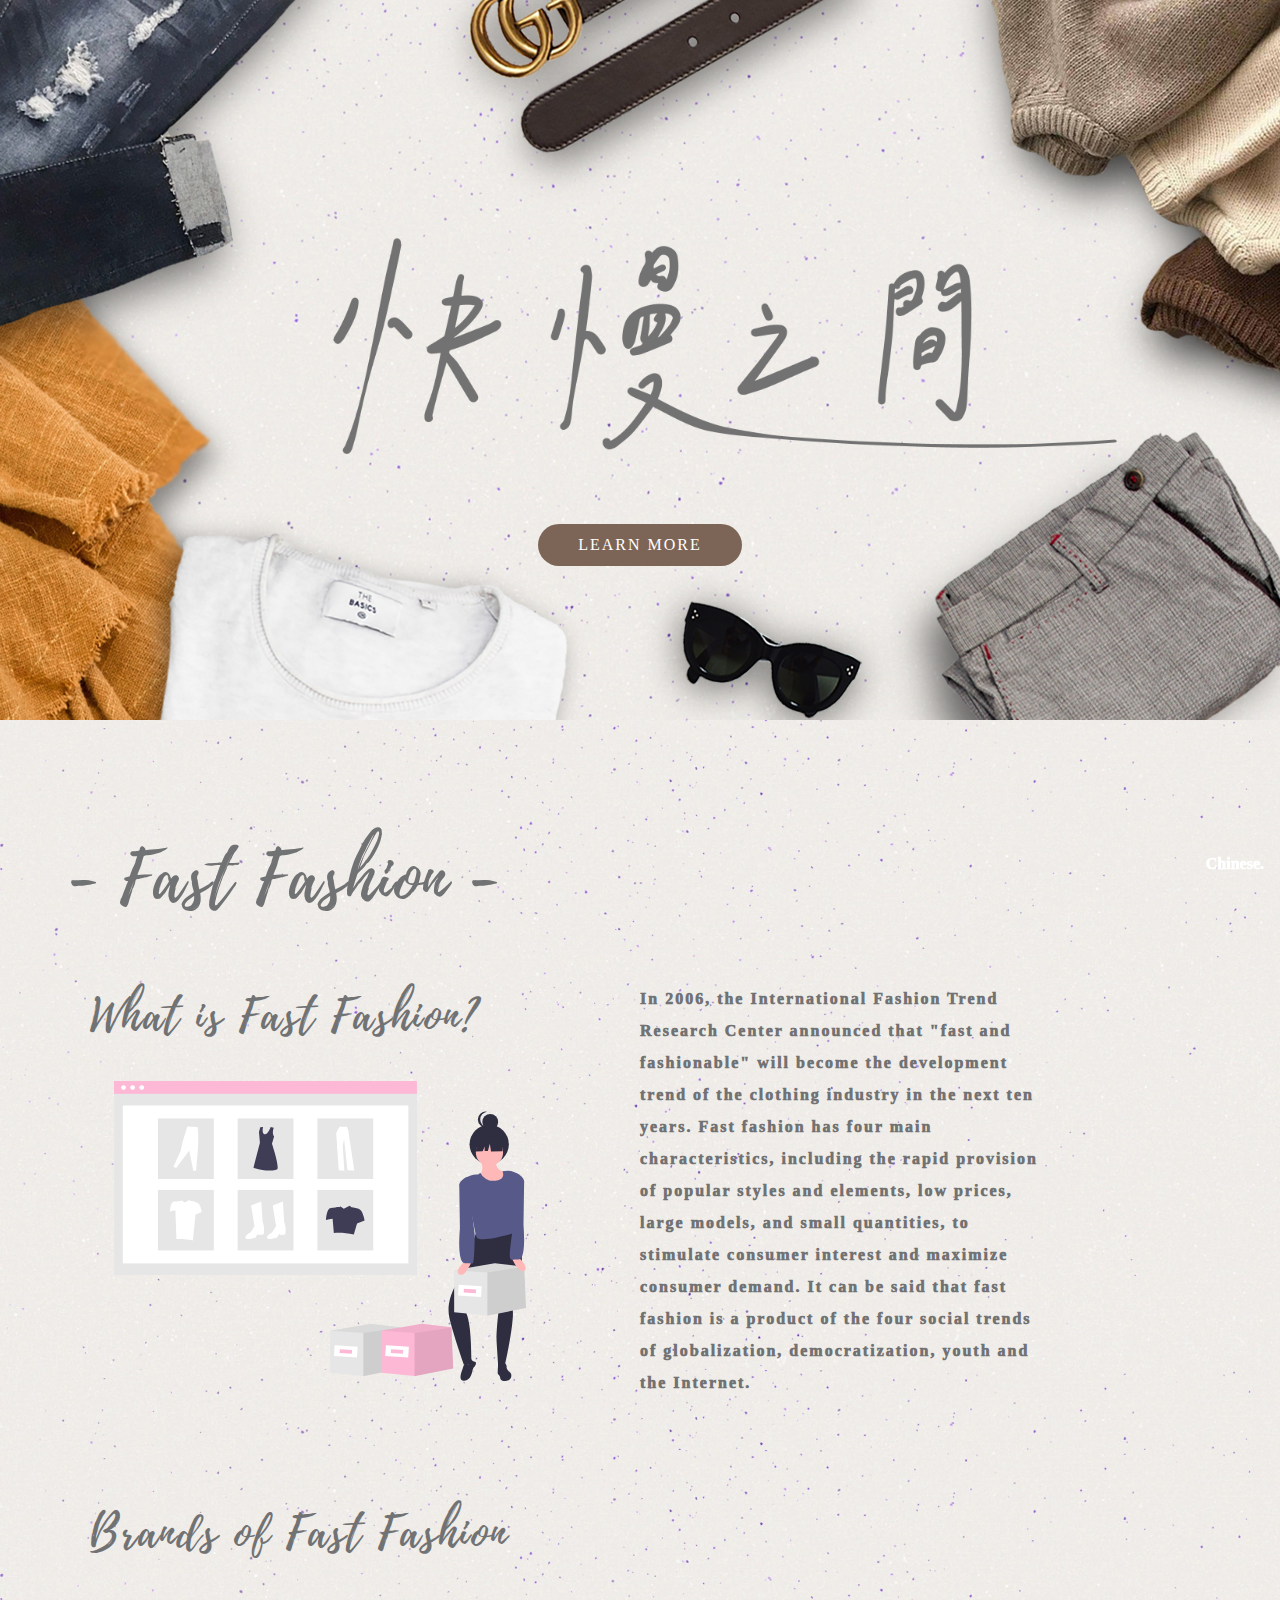
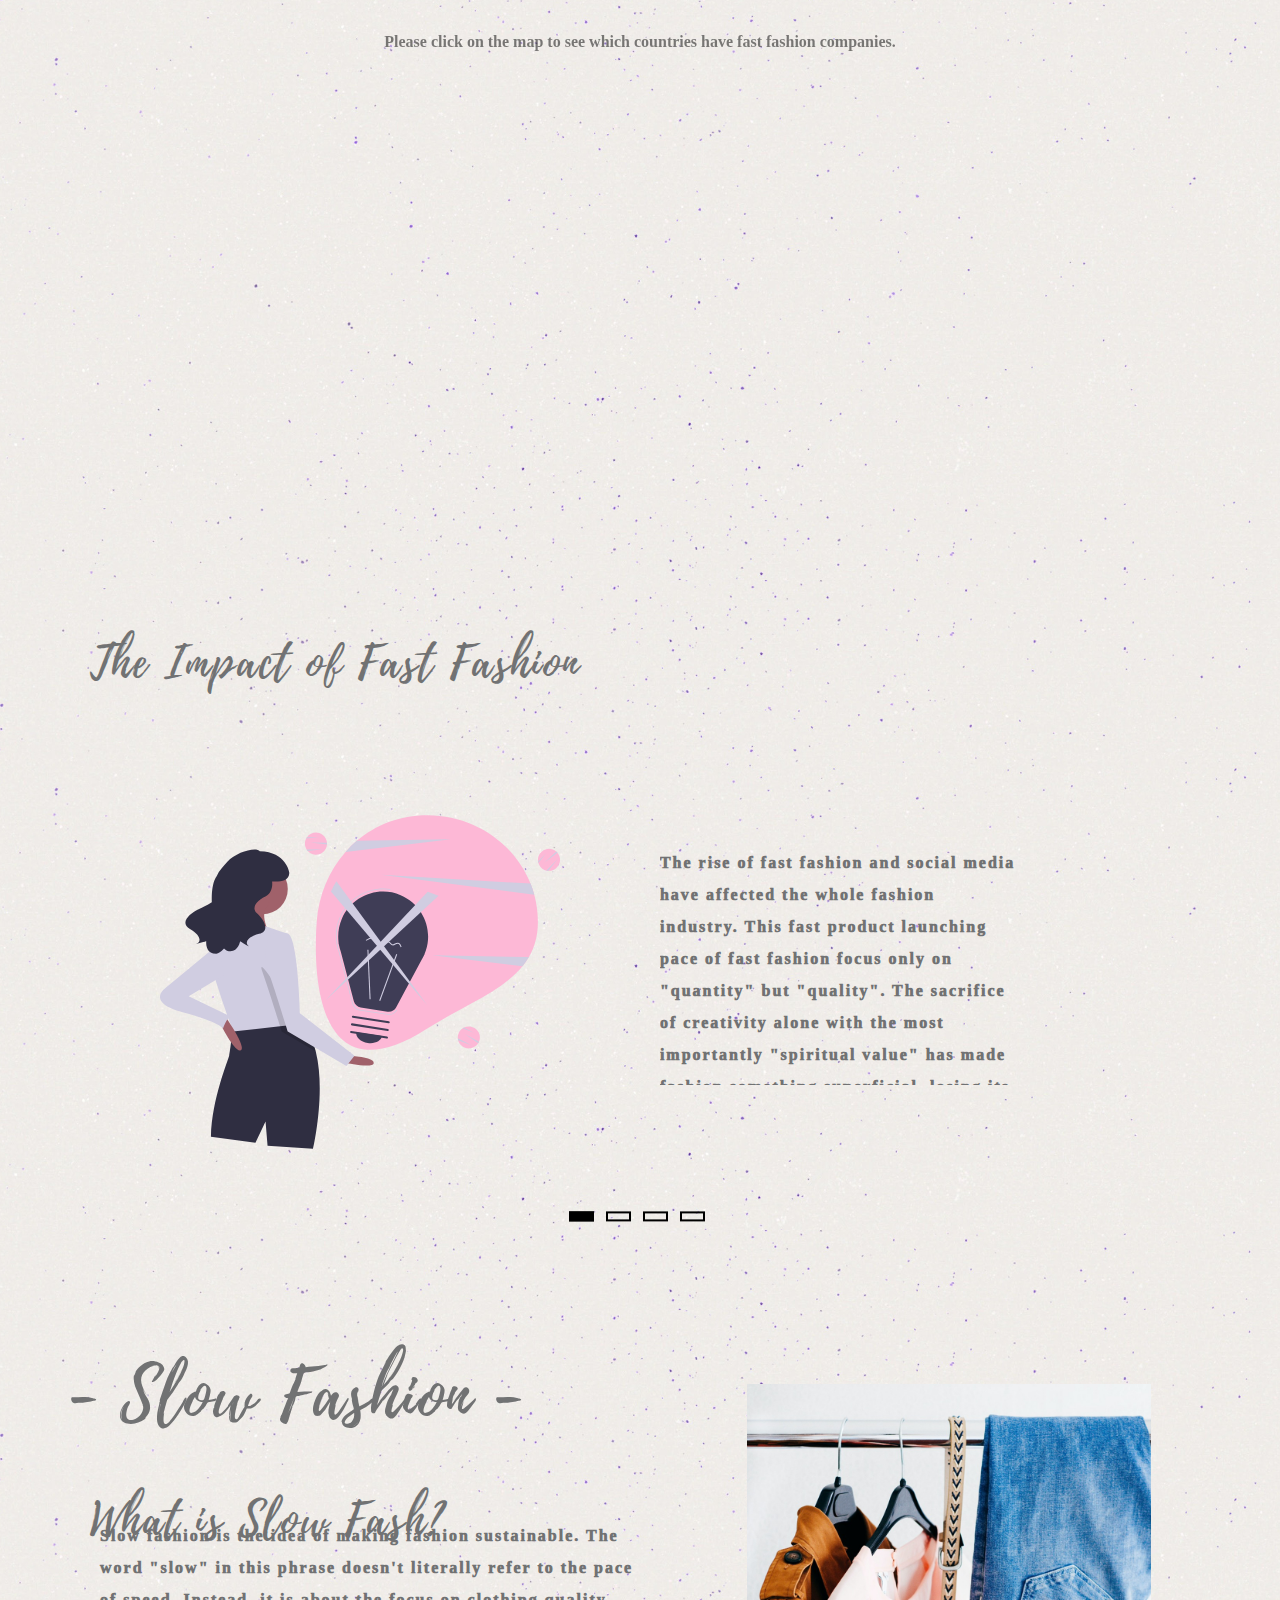
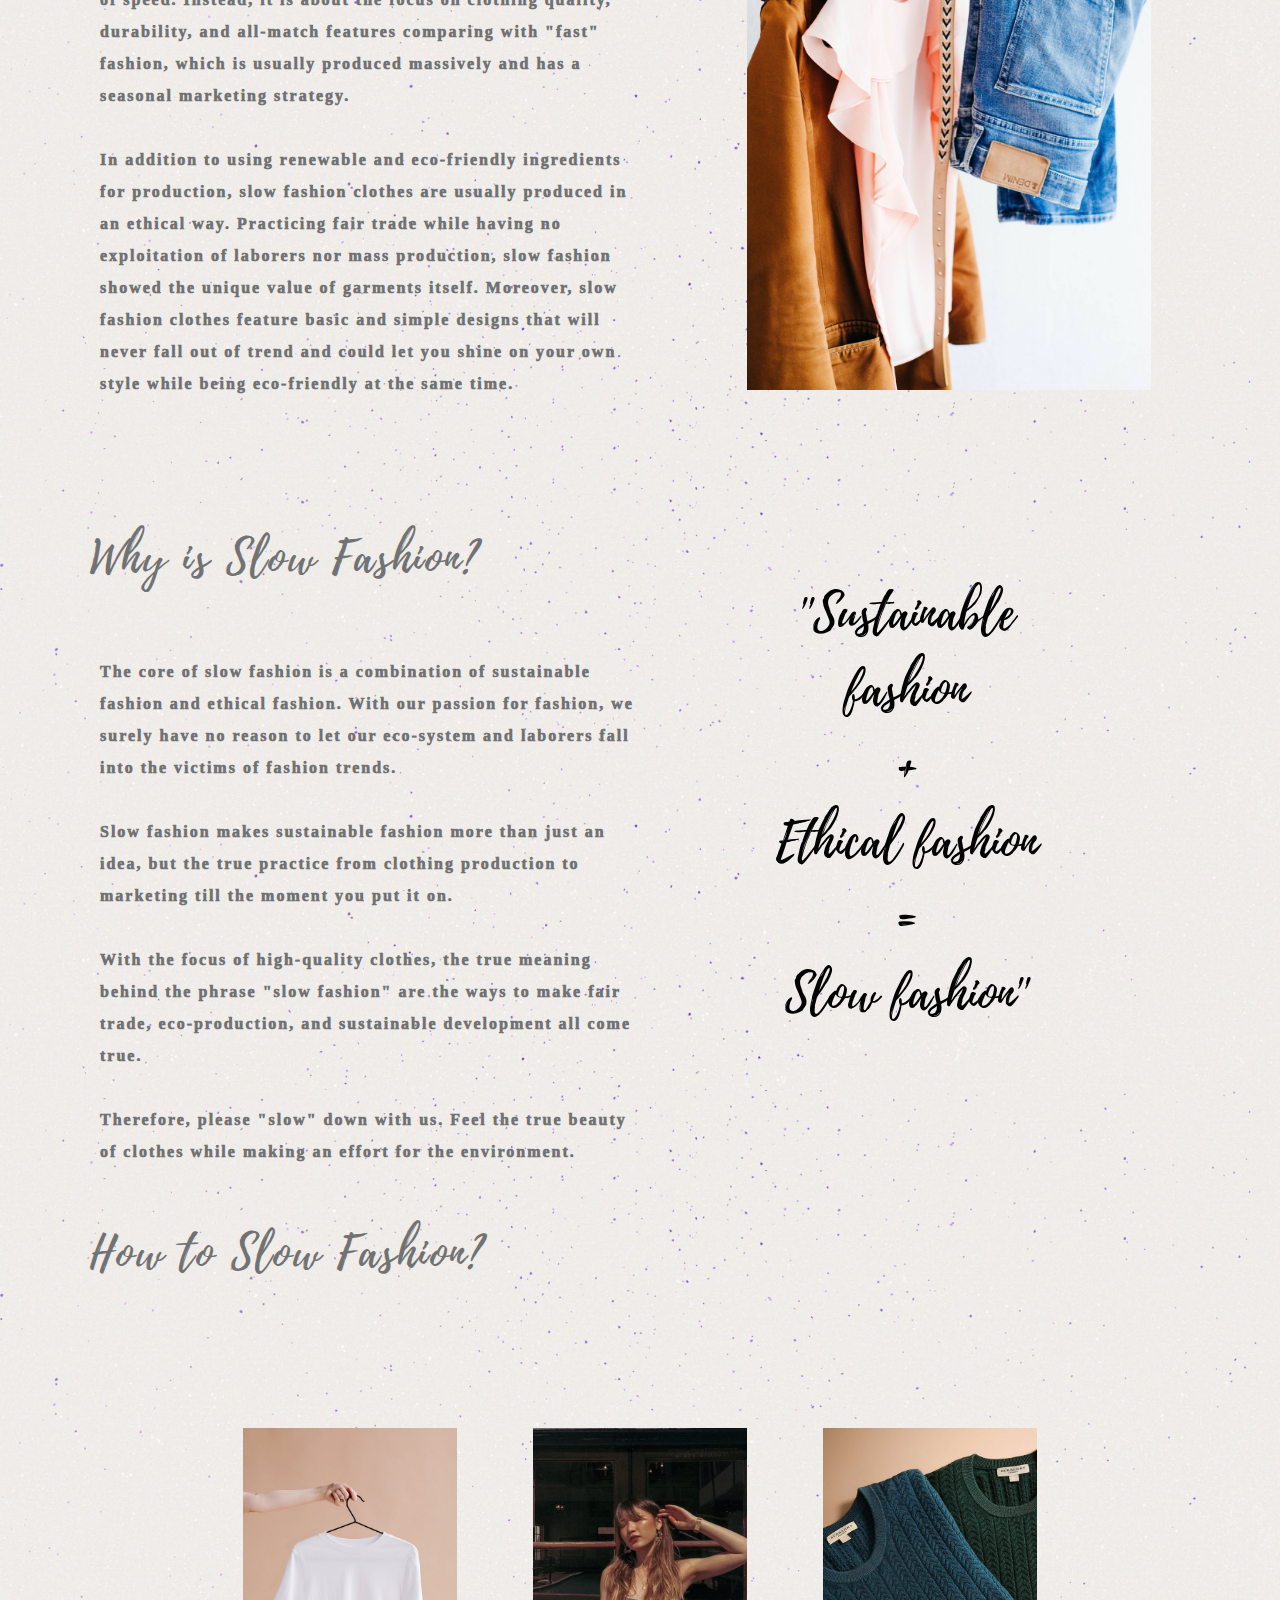
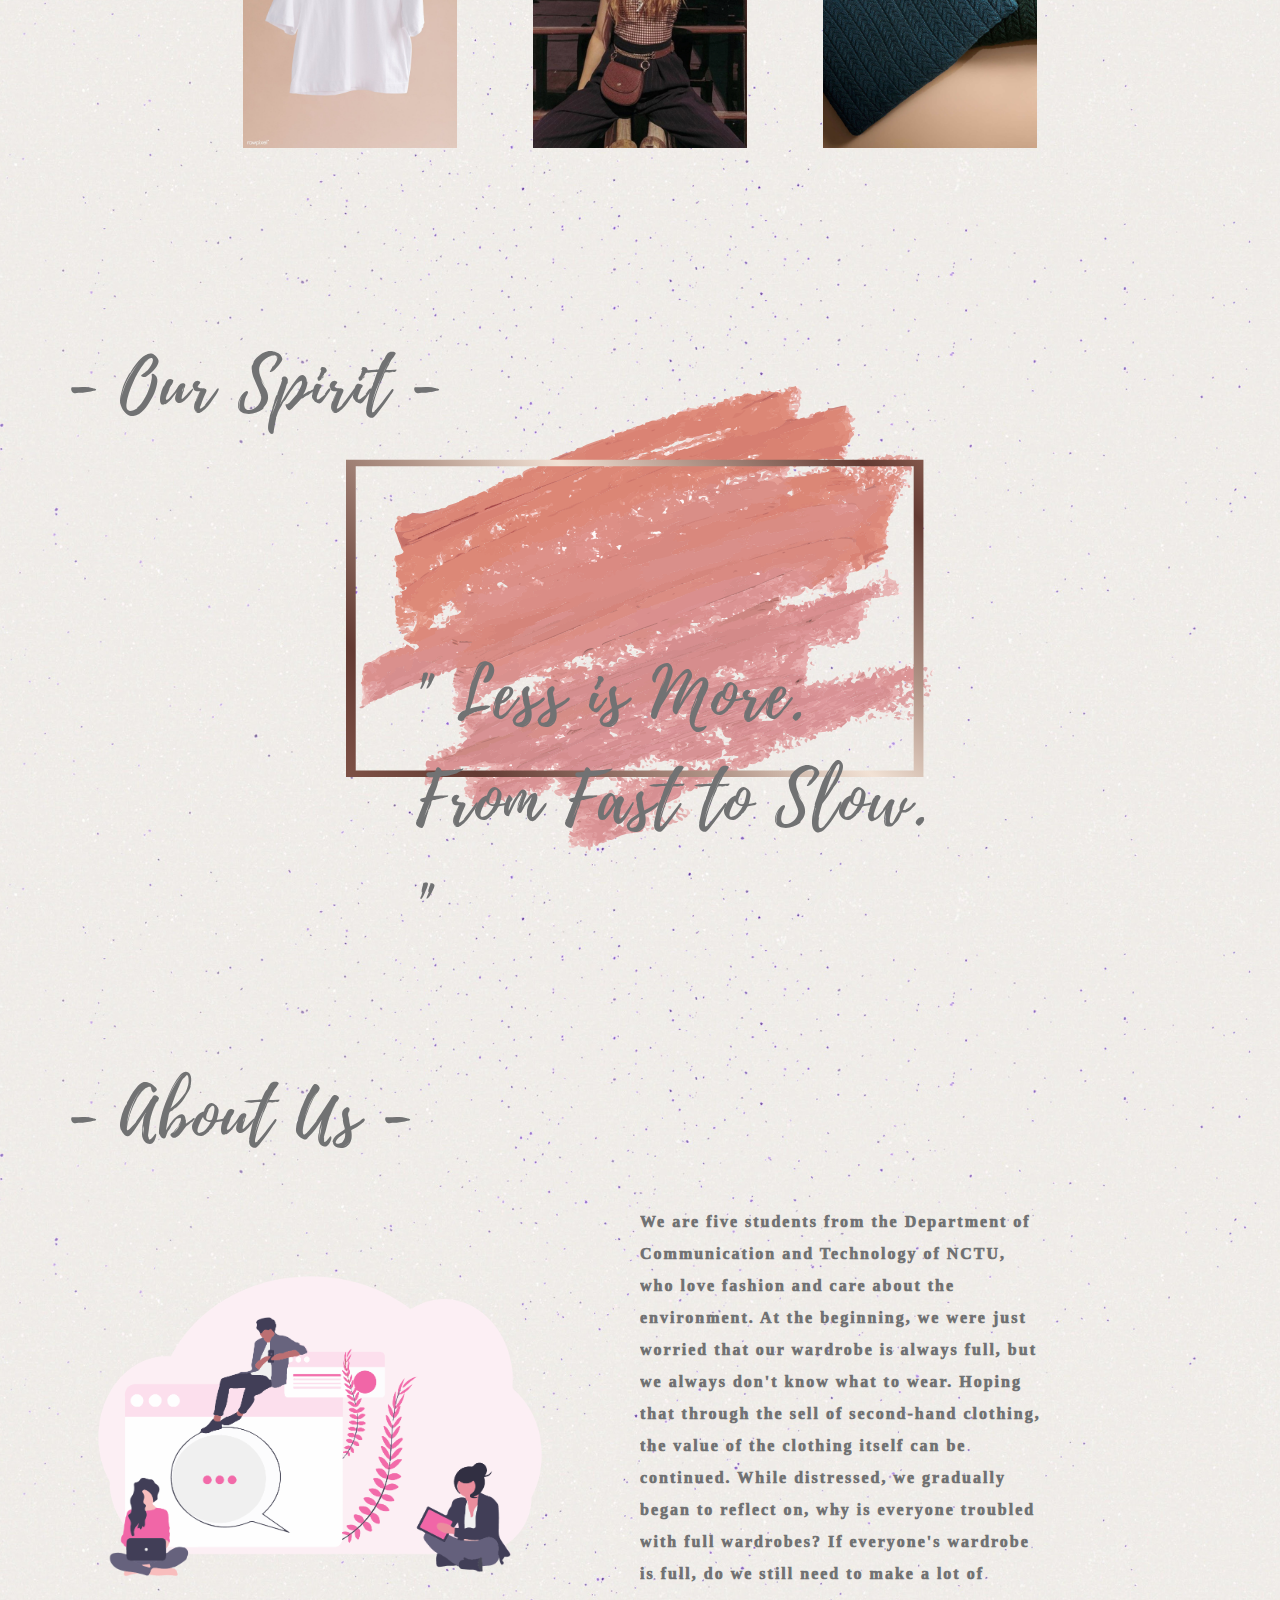
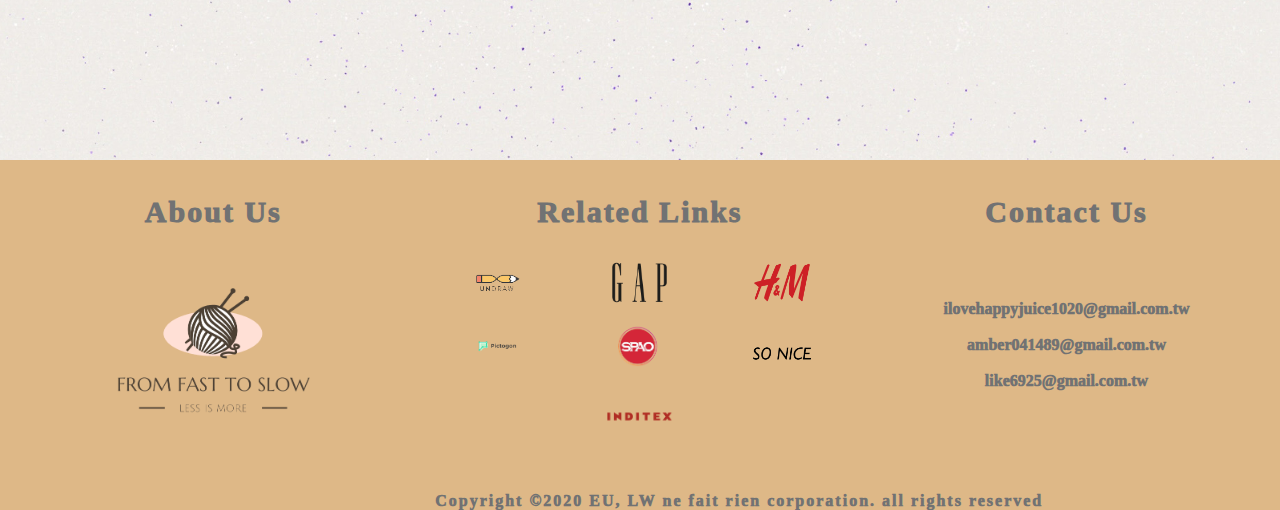
==== commit 37386ecb: "Update test_en.html" ====
--- a/final_2/test_en.html
+++ b/final_2/test_en.html
@@ -223,7 +223,7 @@
 			</div>
 			<!--重複穿搭-->
 			<div id="modalBtn_c" class="col-2 picture_container_s">
-				<img src="P_repeat.jpg" width="100%" height="100%">
+				<img src="p_repeat.jpg" width="100%" height="100%">
 				<div class="picture_s " >
 					<P class='picture_s_w'>OOTDS(outfit of these days)</P>
 				</div>
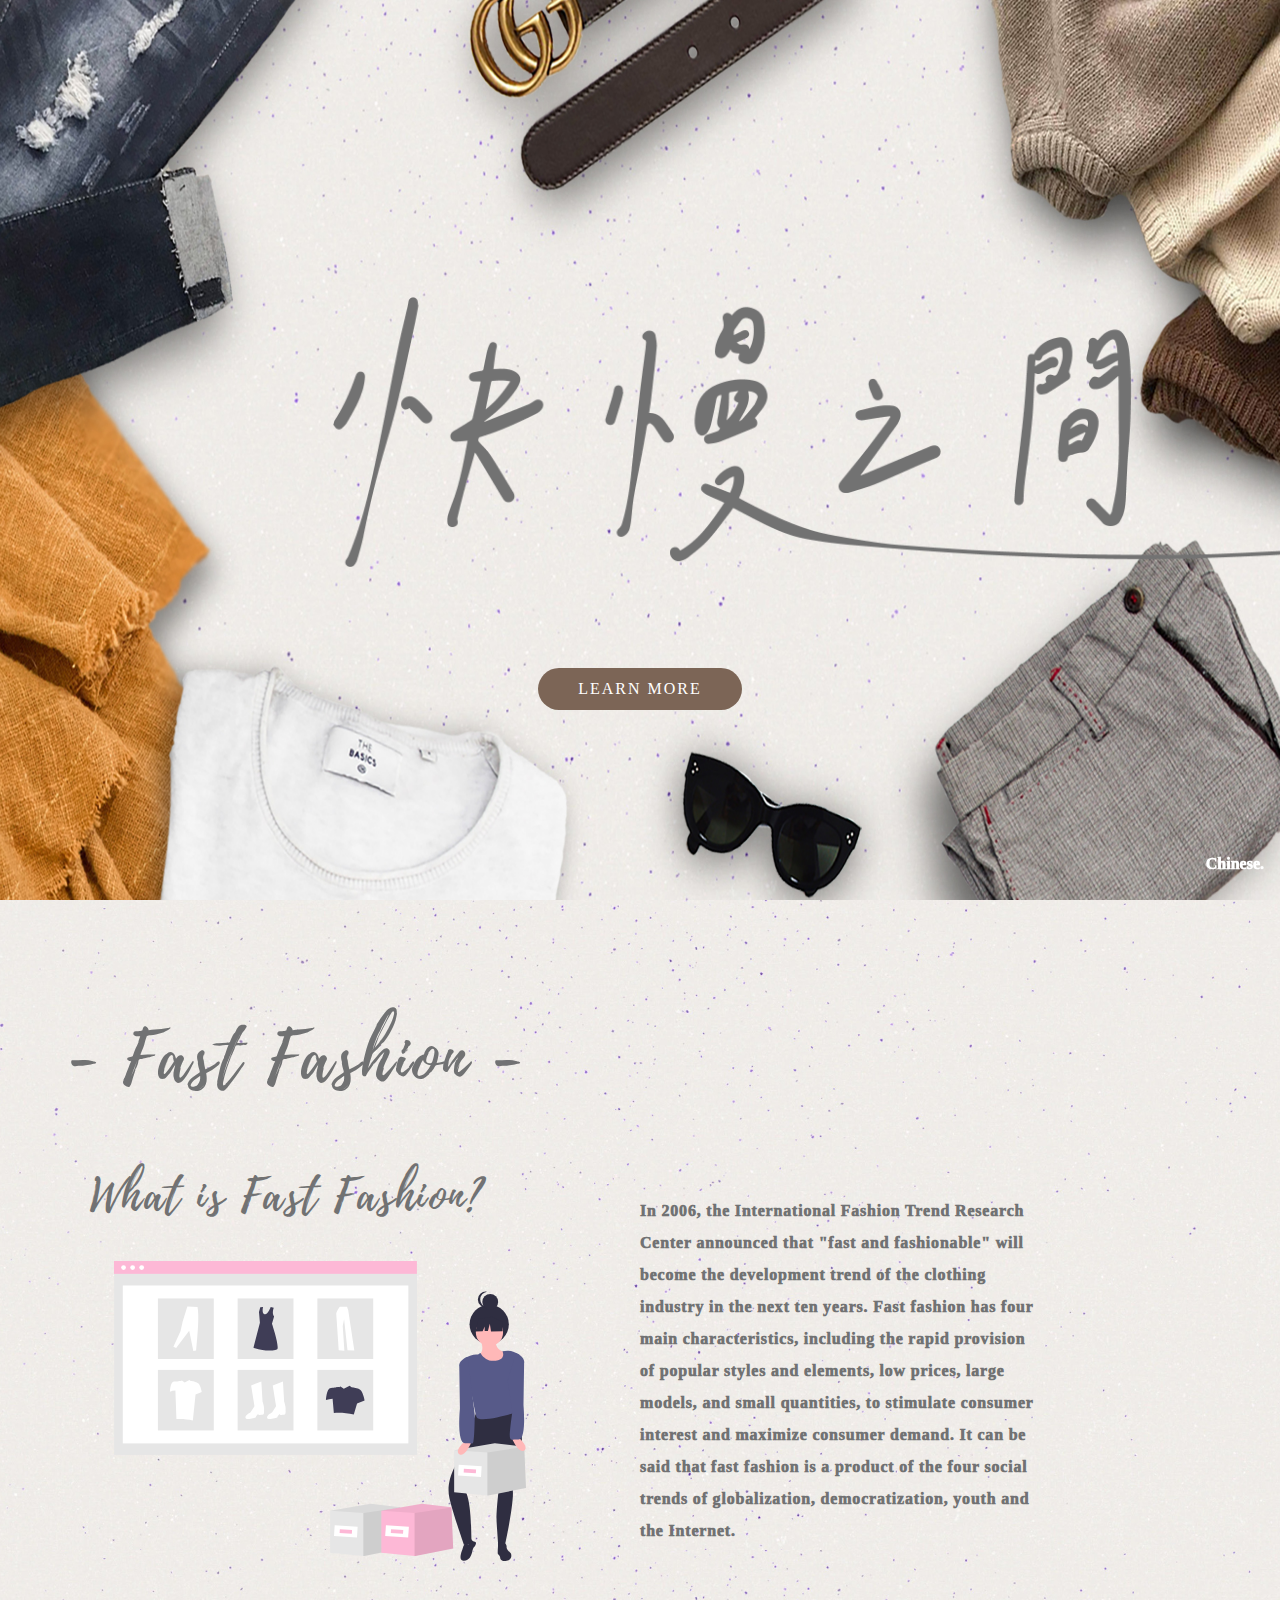
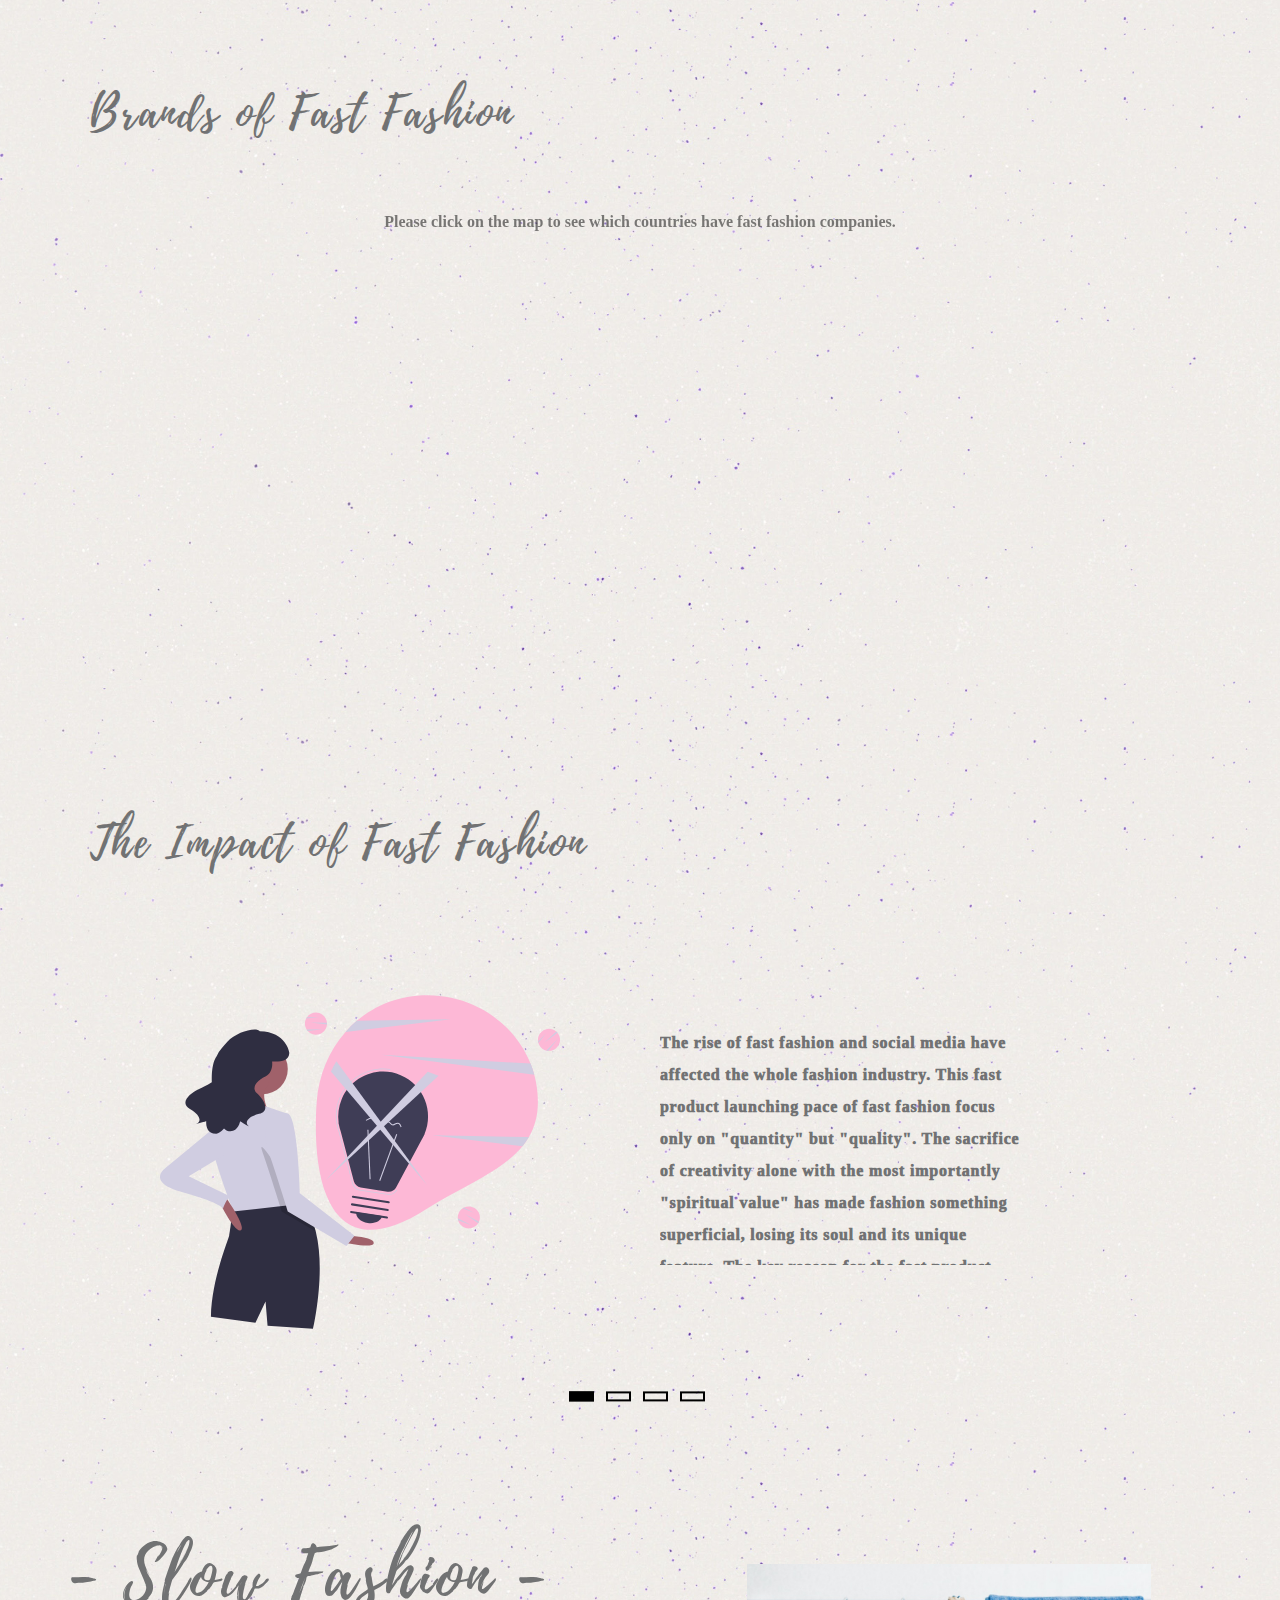
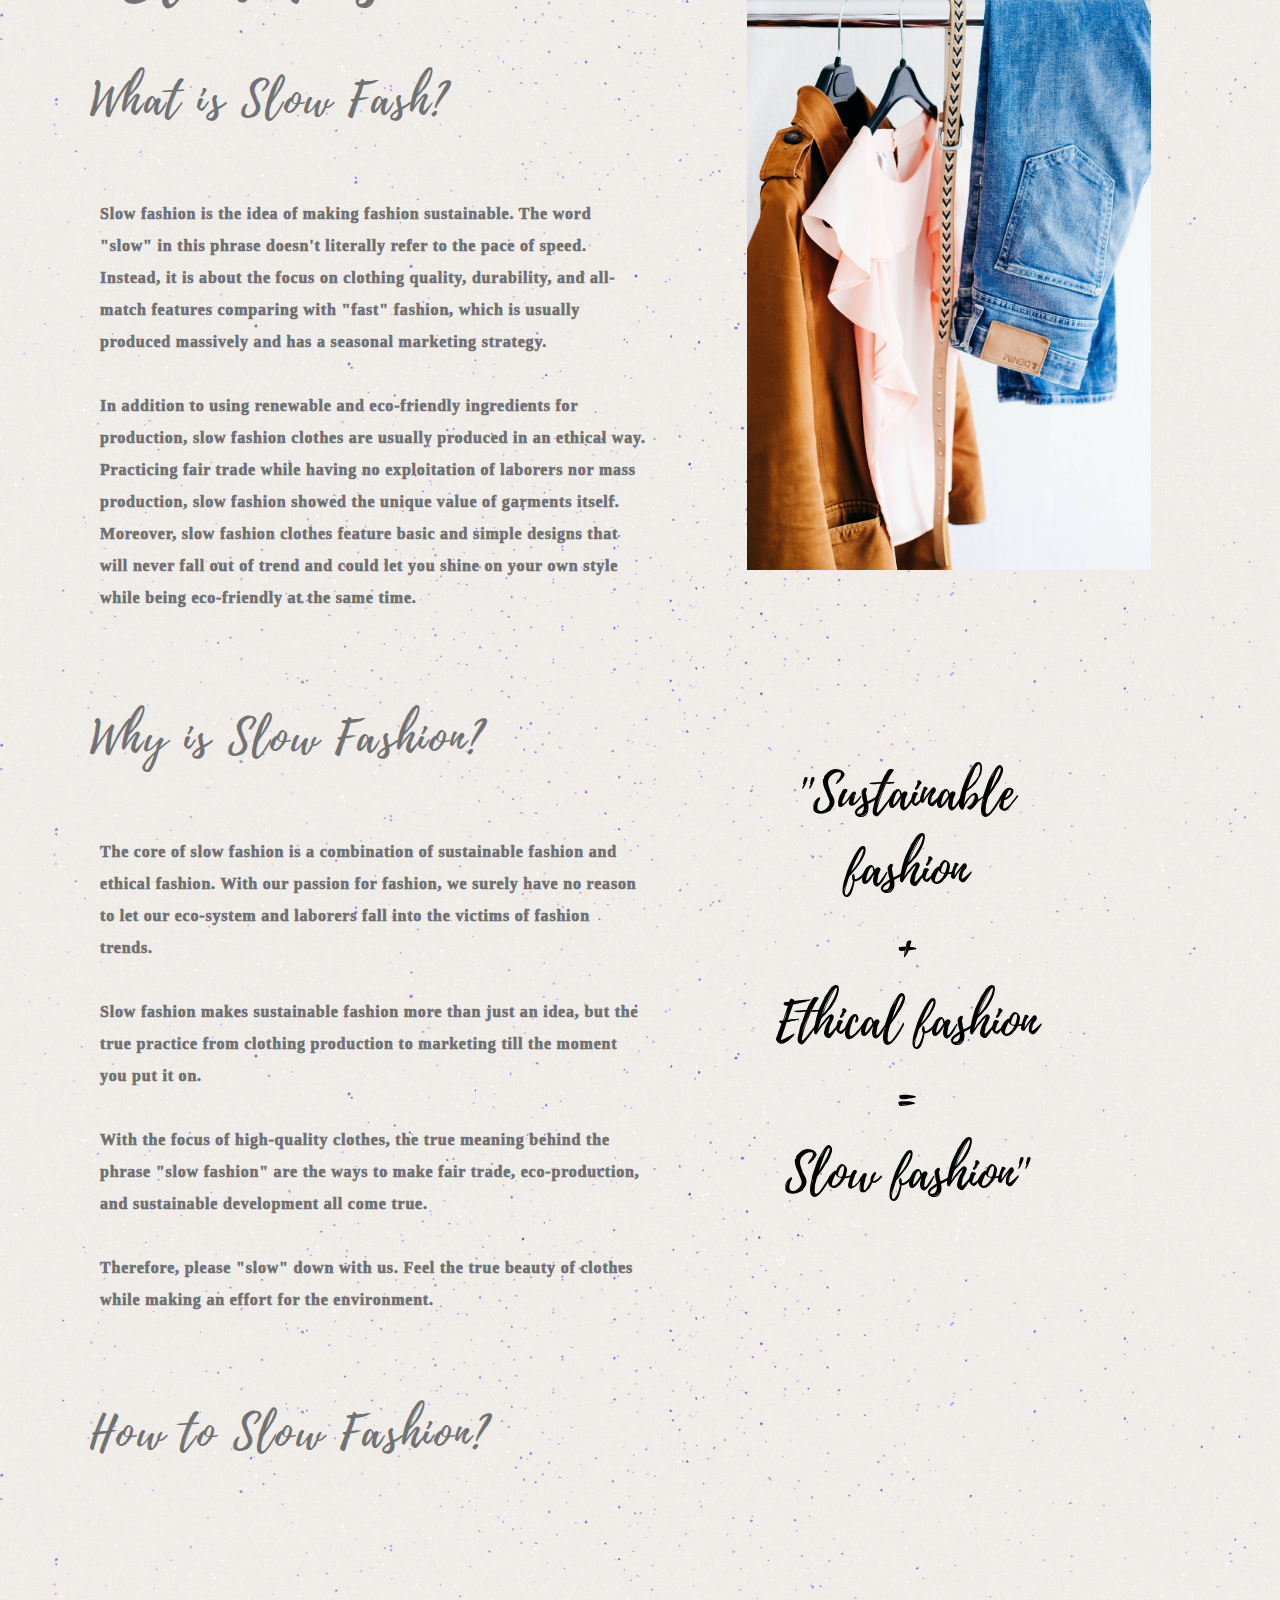
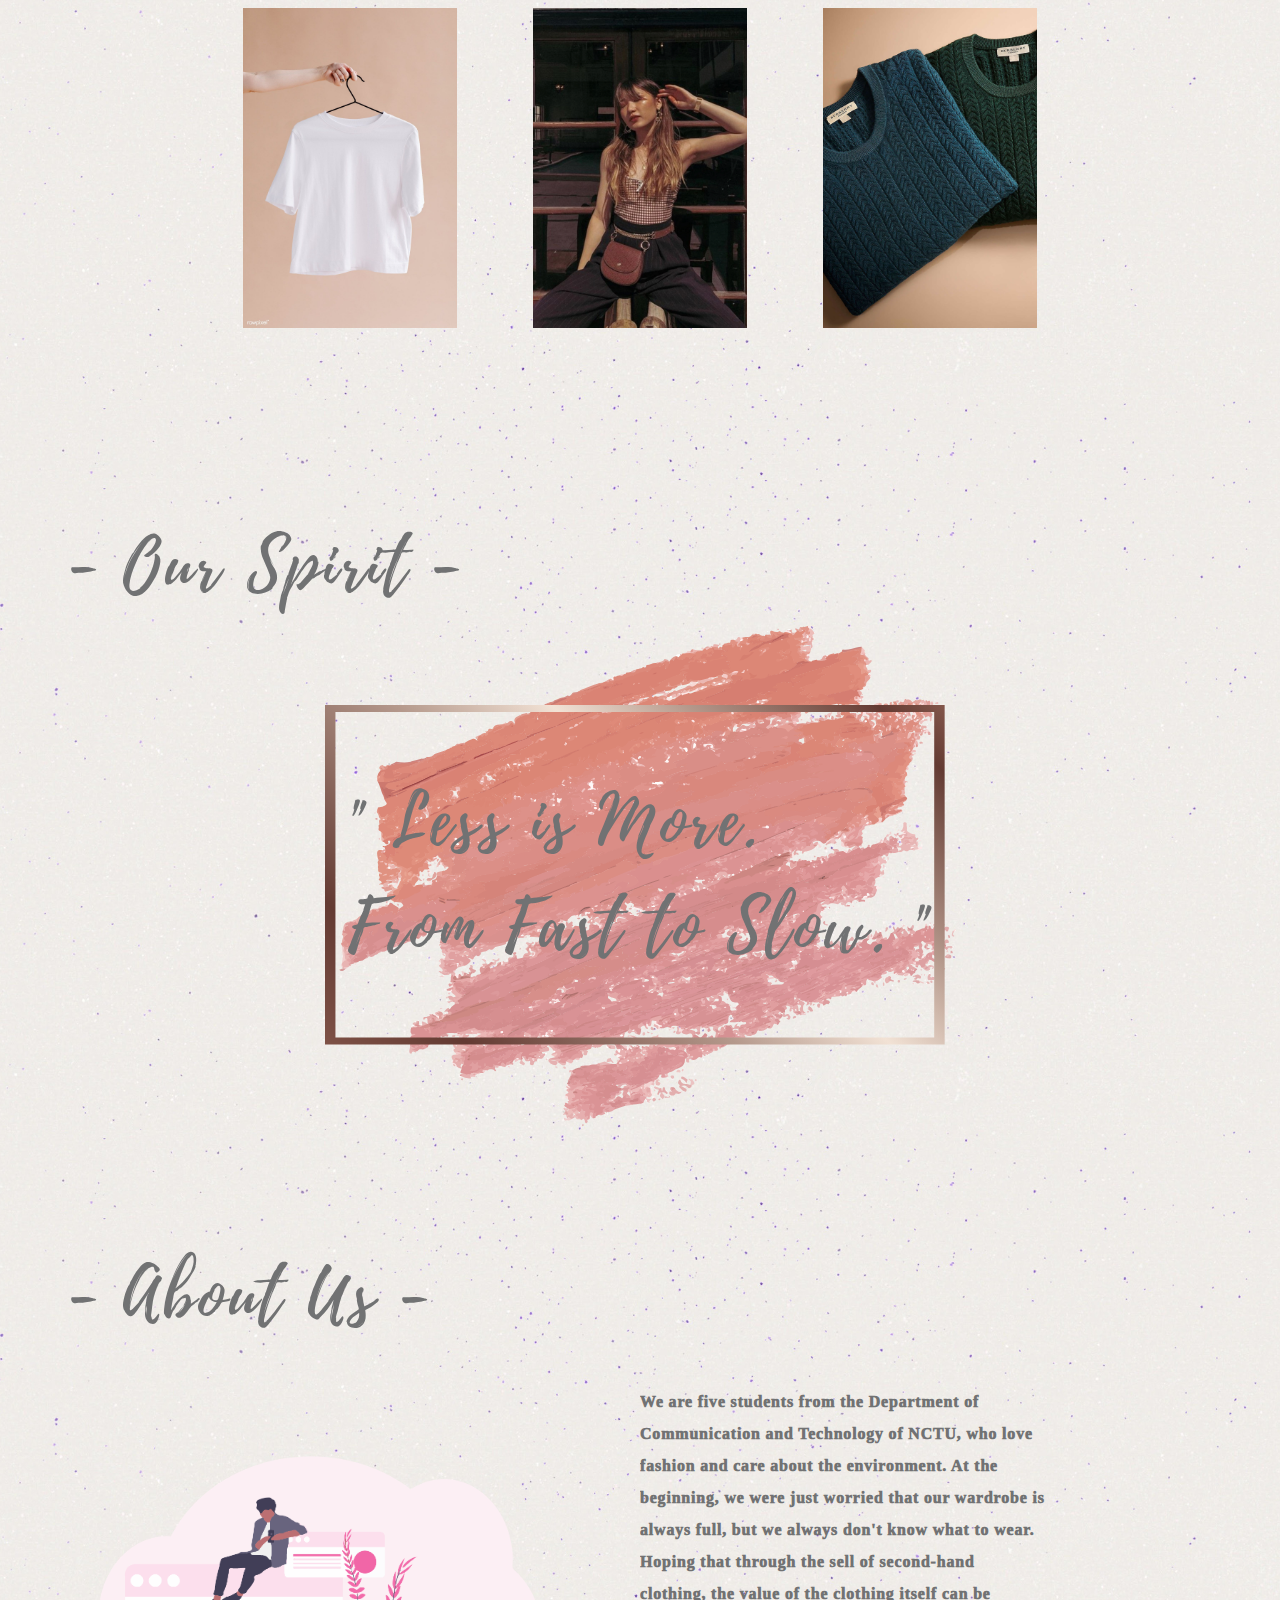
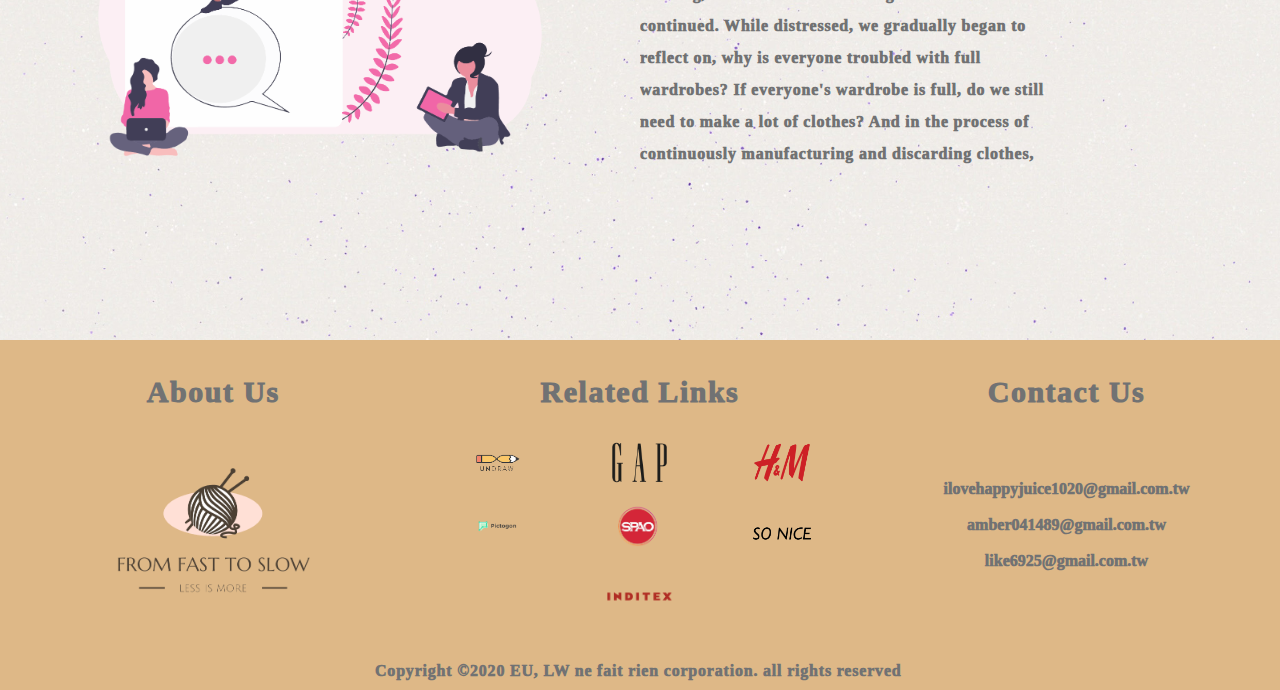
==== commit 8a73e7da: "2" ====
--- a/final_2/test_en.html
+++ b/final_2/test_en.html
@@ -6,7 +6,7 @@
 <head>
 <meta charset="UTF-8">
 <meta name="viewport" content="width=device-width, initial-scale=1">
-<title>test_en</title>
+<title>From Fast To Slowo Slow</title>
 <link rel="stylesheet" type="text/css" href="test.css">
 <link rel="stylesheet" type="text/css" href="https://unpkg.com/aos@2.3.1/dist/aos.css">
 
@@ -225,7 +225,7 @@
 			<div id="modalBtn_c" class="col-2 picture_container_s">
 				<img src="p_repeat.jpg" width="100%" height="100%">
 				<div class="picture_s " >
-					<P class='picture_s_w'>OOTDS(outfit of these days)</P>
+					<P class='picture_s_w'>OOTDS<br>(outfit of these days)</P>
 				</div>
 			</div>
 			<!-- The Modal -->
@@ -336,14 +336,14 @@
 	       	
 			       	<div class=" col-12 ft_iwannadie">
 			        <img src="seeyou-01.png" width="30%" height="auto" class="About-Us-Image">
-			        <p class="ft_gohellplz">工程部總監　施奕如</p>
+			        <p class="ft_plz">工程部總監　施奕如</p>
 			        <p class="shortwords">「好累花好久時間」<br>
 			        請打：1925</p>
 			        </div>
 		        
 			        <div class=" col-12 ft_iwannadie">
 			        <img src="me-01.png" width="30%" height="auto" class="About-Us-Image">
-			        <p class="ft_gohellplz">庶務部總監　陳嶸</p>
+			        <p class="ft_plz">庶務部總監　陳嶸</p>
 			        <p class="shortwords">「我向台下的各位同學宣布，明年只能三個人一組！」</p>
 			        </div>
 			    </div>
@@ -351,13 +351,13 @@
        			<div class=" col-5 ft_100">
 			       	<div class="col-12 ft_iwannadie">
 			        <img src="amberkiki-01.png" width="30%" height="auto" class="About-Us-Image">
-			        <p class="ft_gohellplz">內容部總監　鄭惠心</p>
+			        <p class="ft_plz">內容部總監　鄭惠心</p>
 			        <p class="shortwords">「喵喵喵 喵 喵喵喵喵 喵喵喵喵 喵喵 喵 喵喵喵」<br>徵公，會疼會養，要能容忍脫序行為。</p>
 			       </div>
 	   		
 			       <div class="col-12 ft_iwannadie">
 			        <img src="amber.png" width="30%" height="auto" class="About-Us-Image">
-			        <p class="ft_gohellplz">翻譯總監　王湘瑜</p>
+			        <p class="ft_plz">翻譯總監　王湘瑜</p>
 			        <p class="shortwords">沒啥想說的</p>
 			       </div>
 				</div>
@@ -420,16 +420,16 @@
 	<!-- icon bar -->
 	<div id="icon_bar" class="iconHide">
 		<div class="card">
-		<a href="https://www.facebook.com/caigezhuanyebinlangtan/"><img src="p_fb0.png"><img src="p_fb.png" class="icon_hover"></a>
+		<a href="#"><img src="p_fb0.png"><img src="p_fb.png" class="icon_hover"></a>
 		</div>
 		<div class="card">
-		<a href="https://www.instagram.com/loser__dogs3.0/"><img src="p_ins0.png"><img src="p_ins.png" class="icon_hover"></a>
+		<a href="#"><img src="p_ins0.png"><img src="p_ins.png" class="icon_hover"></a>
 		</div>
 		<div class="card">
-		<a href="https://twitter.com/realdonaldtrump"><img src="p_twitter0.png"><img src="p_twitter.png" class="icon_hover"></a>
+		<a href="#"><img src="p_twitter0.png"><img src="p_twitter.png" class="icon_hover"></a>
 		</div>
 		<div class="card">
-		<a href="https://www.youtube.com/channel/UCQd3V4gv_lcLX9SpIVW3wmw"><img src="p_whatapps0.png"><img src="p_whatapps.png" class="icon_hover"></a>
+		<a href="#"><img src="p_whatapps0.png"><img src="p_whatapps.png" class="icon_hover"></a>
 		</div>
 	</div>	
 </body>
--- a/final_2/test.css
+++ b/final_2/test.css
@@ -6,7 +6,7 @@
 body{
 	margin:0;
 	overflow-x: hidden;
-	/*background-image: url("image_1.png");*/
+	background-image: url("image_1.png");
 
 }
 a{
@@ -14,6 +14,14 @@
 }
 a:hover{
 	text-decoration: none;
+}
+@font-face {
+	font-family: pageTitle;
+	src: url("Playlist Script.otf");
+}
+@font-face {
+	font-family: Dosis;
+	src: url('https://fonts.googleapis.com/css2?family=Dosis&display=swap');
 }
 /*section*/
 section{
@@ -47,12 +55,12 @@
 }
 /*字體*/
 h2,p{
-	font-family: 'Monotype Corsiva',' HK Grotesk Bold';
+	font-family:'Dosis';
 	color: #717273;
 	margin: 0;
 }
 p{
-	letter-spacing: 2px;
+	letter-spacing: .05em;
 }
 .pageTitle{
 	font-family: 'pageTitle';
@@ -68,10 +76,7 @@
 .content_eng{
 	font-family: "Dosis";
 }
-@font-face {
-  font-family: pageTitle;
-  src: url("Playlist Script.otf");
-}
+
 .hp_word{
 	position: absolute;
     top: 33%;
@@ -92,8 +97,8 @@
 	overflow-y: hidden;
 	padding: 20px;
 	background-image: url("image_1.png");
-	text-align: center;/*讓字水平置中*/
-	font-size: larger;/*讓字垂直置中*/
+	text-align: center;
+	font-size: larger;
 }
 /*讓navBar固定*/
 .navHide,.iconHide{
@@ -197,10 +202,10 @@
 /*homepage*/
 .homePage {
 	position: relative;
-	height: 720px;
-
-}
-/*c8..要有更好的way 讓照片比例大小剛剛好:))*/
+	height: 100vh;
+
+}
+
 .p_hp{
 	height: 100%;
 	width: 100%;
@@ -238,7 +243,7 @@
 /*containers for ff*/
 .container1{/*段落大標*/
 	padding: 35px 70px;
-	/*margin-top: 22px;*/
+	padding-right: 0;
 }
 .container2{/*左邊圖*/
 	padding: 0px 70px;
@@ -258,7 +263,7 @@
     height: 90%;
     padding: 10% 0 0 0;
 }
-.
+
 
 /*讓文字置中*/
 .plz{
@@ -290,7 +295,7 @@
 	font-size: 20;
 	line-height: 1.5;
 	height: 190px;
-	overflow-y: auto;/*叫出scroll bar*/
+	overflow-y: auto;
 }
 .content_influence_c{
 	padding: 0px 100px;
@@ -309,7 +314,7 @@
 	overflow-y: auto;
 }
 .content_influence{
-	padding-right: 15px; /*讓字不要黏著scroll bar*/
+	padding-right: 15px; 
 }
 
 /*containers for sf*/
@@ -342,7 +347,7 @@
 	display: flex;
     align-items: center;
     height: 80%;
-    padding: 120px 100px 0 100px;
+    margin: 120px 100px 0 100px;
     font-weight: 1000;
     font-size: 20;
     line-height: 2;
@@ -392,6 +397,7 @@
 }
 .picture_s_w{
 	color: #4C2B36;
+	text-align: center;
 }
 #mustHave{
 	cursor: pointer;
@@ -631,10 +637,11 @@
    }
 /*container*/
 .container_spirit{
-	position: relative;
-	width: 46%;
-	left:  27%;
-	transform: translateY(-60px);
+	display: flex;
+	margin: auto;
+	width: 700px;
+	height: 500px;
+	background: url('p_spirit.svg') no-repeat center center;
 }
 .background_spirit{
 	position: absolute;
@@ -643,10 +650,8 @@
 	z-index: -1;
 }
 .content_spirit{
-	position: absolute;
-    transform: translateY(82%);
-    left: 12%;
-   }
+	margin: auto;
+}
 
 svg a{
 	display: none;
@@ -733,9 +738,12 @@
 
 .ft_copy{
 	position: absolute;
-	bottom: 0px;
-	left: 34%;
-	font-weight: 1000;
+    bottom: 10px;
+    width: 530px;
+    left: 0;
+    right: 0;
+    margin: auto;
+    font-weight: 1000;
 }
 .ft_fkoff{
 	margin-top: 20px;
@@ -771,6 +779,42 @@
 .About-Us-Image{
 	padding: 20px 0;
 }
-.ft_gohellplz{
+.ft_plz{
 	font-weight: 1000;
+}
+
+@media screen and (max-width:1024px) { 
+	.pageTitle{
+		font-size: 60px;
+	}
+	.kfc{
+		font-size: 40px;
+	}
+	.container2 img{
+		padding: 10%;
+	}
+	.container3{
+
+	}
+	.what_sf_pic {
+    height: 70%;
+    transform: translateY(95px);
+    margin: auto;
+    margin-left: 0;
+	}
+	.container_auu{
+		margin: 0 28% 0 5%;
+	}
+	.content_s1 {
+		margin: 120px 50px 0 100px;
+	}
+	.ff_impact{
+		padding: 50px 50px;
+		padding-left: 20px;
+	}
+	.what_sf_pic {
+		height: 70%;
+		transform: translateY(95px);
+		margin-left: 0;
+	}
 }